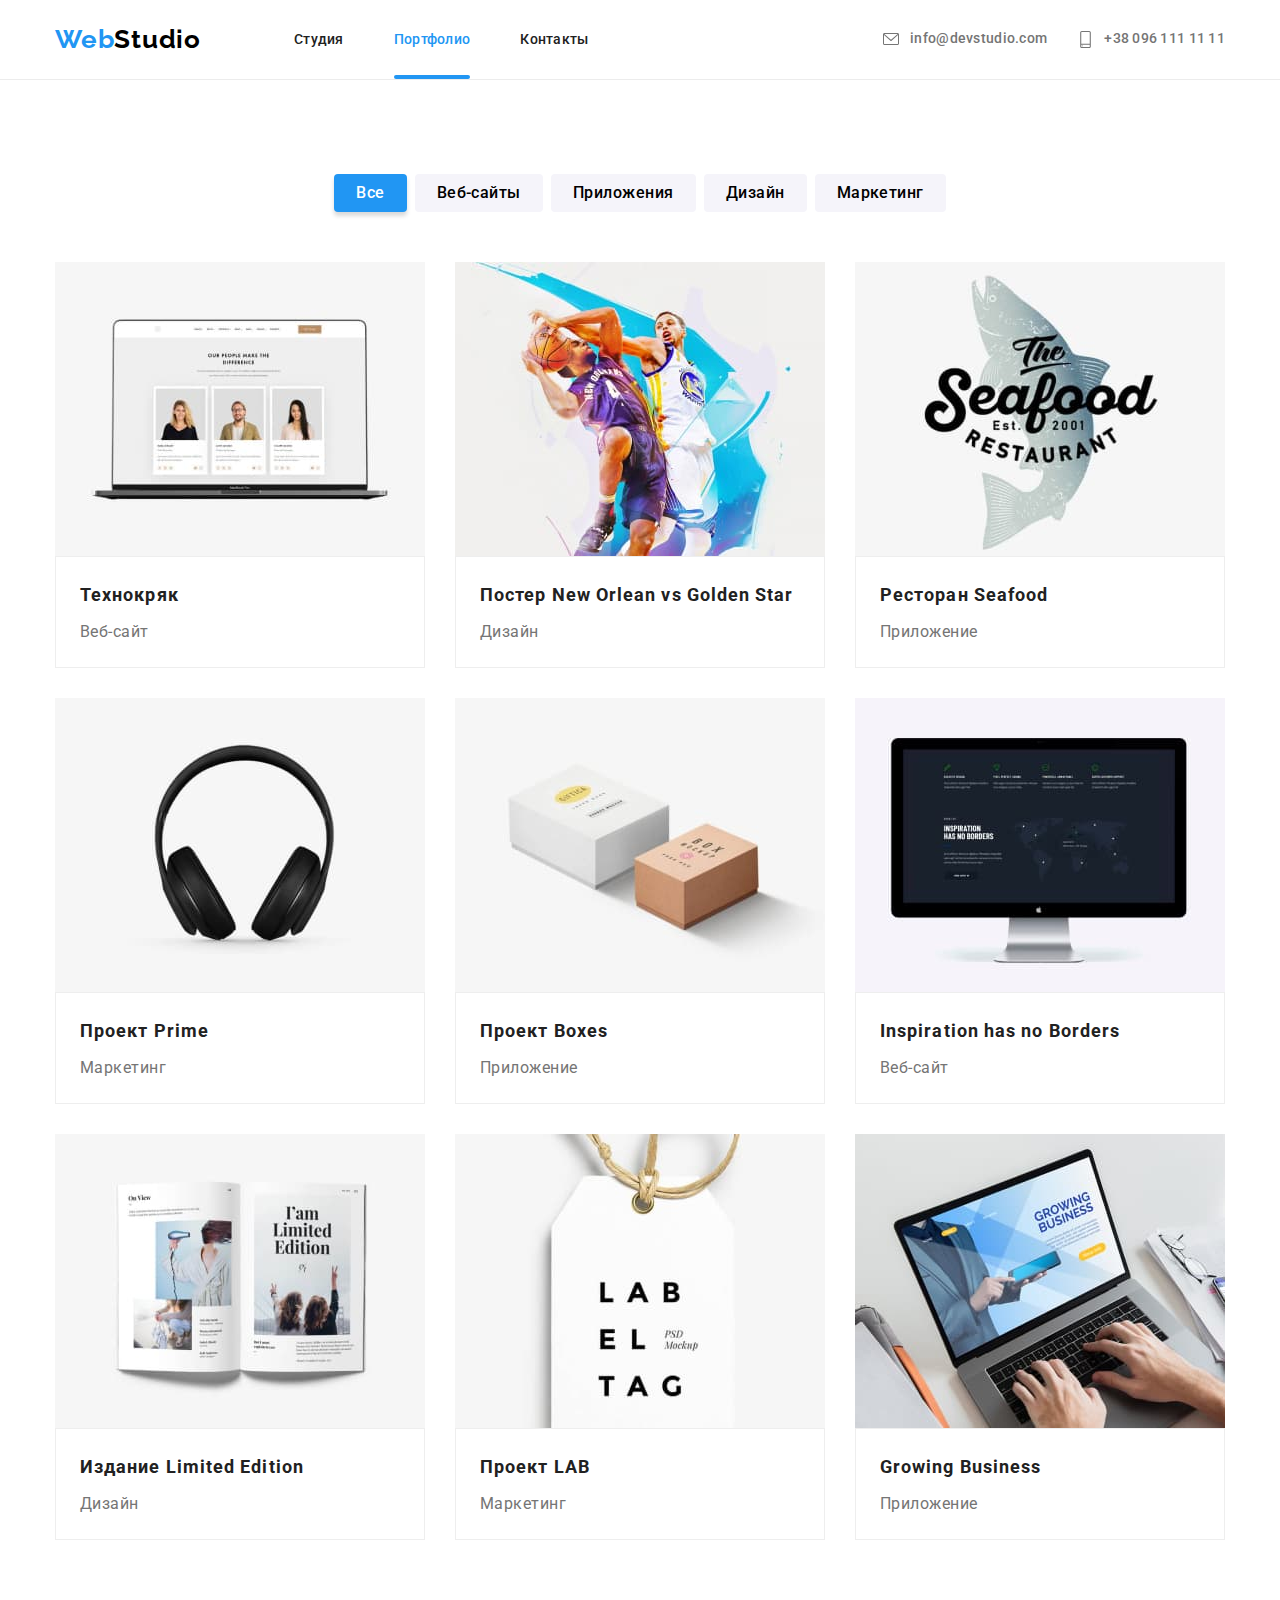
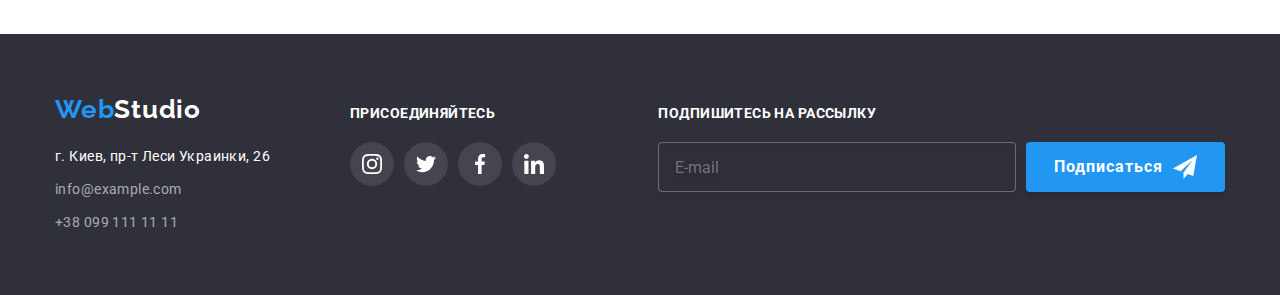
==== portfolio.html @ 0b3add5d "new-account" ====
<!DOCTYPE html>
<html lang="ru">
  <head>
    <meta charset="UTF-8" />
    <meta http-equiv="X-UA-Compatible" content="IE=edge" />
    <meta name="viewport" content="width=device-width, initial-scale=1.0" />
    <title>Портфолио</title>
    <link rel="preconnect" href="https://fonts.googleapis.com" />
    <link rel="preconnect" href="https://fonts.gstatic.com" crossorigin />
    <link
      href="https://fonts.googleapis.com/css2?family=Raleway:wght@700&family=Roboto:wght@400;500;700;900&display=swap"
      rel="stylesheet"
    />
    <link rel="stylesheet" href="./css/main.min.css" />
  </head>
  <body>
    <header class="header">
      <div class="container container__header">
        <nav class="navigation">
          <a class="logo header__logo" href="./index.html"
            ><span class="header__logo--first-color">Web</span
            ><span class="header__logo--second-color">Studio</span></a
          >
          <ul class="navigation__list-link">
            <li class="navigation__item">
              <a href="./index.html" class="navigation__link">Студия</a>
            </li>
            <li class="navigation__item">
              <a
                href="./portfolio.html"
                class="navigation__link navigation__link--current"
                >Портфолио</a
              >
            </li>
            <li class="navigation__item">
              <a href="" class="navigation__link">Контакты</a>
            </li>
          </ul>
        </nav>
        <ul class="contacts">
          <li class="contacts__item">
            <a href="mailto:info@devstudio.com" class="contacts__link"
              ><svg class="contacts__icon" width="18" height="16">
                <use href="./images/sprite.svg#header-mail"></use>
              </svg>
              info@devstudio.com</a
            >
          </li>
          <li class="contacts__item">
            <a href="tel:+380961111111" class="contacts__link"
              ><svg class="contacts__icon" width="17" height="27">
                <use href="./images/sprite.svg#header-smartphone"></use>
              </svg>
              +38 096 111 11 11</a
            >
          </li>
        </ul>
      </div>
    </header>
    <main>
      <section class="portfolio-section">
        <div class="container">
          <h2 class="secondary-title secondary-title--hidden">
            Фильтр по работам
          </h2>
          <ul class="filter">
            <li class="filter__item">
              <button
                class="filter__button filter__button--current"
                type="button"
              >
                Все
              </button>
            </li>
            <li class="filter__item">
              <button class="filter__button" type="button">Веб-сайты</button>
            </li>
            <li class="filter__item">
              <button class="filter__button" type="button">Приложения</button>
            </li>
            <li class="filter__item">
              <button class="filter__button" type="button">Дизайн</button>
            </li>
            <li class="filter__item">
              <button class="filter__button" type="button">Маркетинг</button>
            </li>
          </ul>
          <h2 class="secondary-title secondary-title--hidden">Примеры работ</h2>
          <ul class="examples-list">
            <li class="examples-list__item">
              <a href="" class="examples-list__link">
                <article class="example-of-work">
                  <div class="examples-of-work__overlay">
                    <img
                      src="./images/portfolio-img1.jpg"
                      alt="Ноутбук с открытой интернет страницей"
                      width="370"
                      height="294"
                    />
                    <div class="example-of-work__backdrop">
                      <p class="example-of-work__description">
                        Ресурс предлагает комплексные предложения с разным
                        уровнем функционала и сервисов. Все это позволит
                        посетителю получить исчерпывающие сведения о компании
                        или частном лице.
                      </p>
                    </div>
                  </div>
                  <div class="example-of-work__meta">
                    <p class="example-of-work__name">Технокряк</p>
                    <p class="example-of-work__group-name">Веб-сайт</p>
                  </div>
                </article>
              </a>
            </li>
            <li class="examples-list__item">
              <a href="" class="examples-list__link">
                <article class="example-of-work">
                  <div class="examples-of-work__overlay">
                    <img
                      src="./images/portfolio-img2.jpg"
                      alt="Постер баскетбольный матч"
                      width="370"
                      height="294"
                    />
                    <div class="example-of-work__backdrop">
                      <p class="example-of-work__description">
                        Ресурс предлагает комплексные предложения с разным
                        уровнем функционала и сервисов. Все это позволит
                        посетителю получить исчерпывающие сведения о компании
                        или частном лице.
                      </p>
                    </div>
                  </div>
                  <div class="example-of-work__meta">
                    <p class="example-of-work__name">
                      Постер New Orlean vs Golden Star
                    </p>
                    <p class="example-of-work__group-name">Дизайн</p>
                  </div>
                </article>
              </a>
            </li>
            <li class="examples-list__item">
              <a href="" class="examples-list__link">
                <article class="example-of-work">
                  <div class="examples-of-work__overlay">
                    <img
                      src="./images/portfolio-img3.jpg"
                      alt=""
                      width="370"
                      height="294"
                    />
                    <div class="example-of-work__backdrop">
                      <p class="example-of-work__description">
                        Ресурс предлагает комплексные предложения с разным
                        уровнем функционала и сервисов. Все это позволит
                        посетителю получить исчерпывающие сведения о компании
                        или частном лице.
                      </p>
                    </div>
                  </div>
                  <div class="example-of-work__meta">
                    <p class="example-of-work__name">Ресторан Seafood</p>
                    <p class="example-of-work__group-name">Приложение</p>
                  </div>
                </article>
              </a>
            </li>
            <li class="examples-list__item">
              <a href="" class="examples-list__link">
                <article class="example-of-work">
                  <div class="examples-of-work__overlay">
                    <img
                      src="./images/portfolio-img4.jpg"
                      alt=""
                      width="370"
                      height="294"
                    />
                    <div class="example-of-work__backdrop">
                      <p class="example-of-work__description">
                        Ресурс предлагает комплексные предложения с разным
                        уровнем функционала и сервисов. Все это позволит
                        посетителю получить исчерпывающие сведения о компании
                        или частном лице.
                      </p>
                    </div>
                  </div>
                  <div class="example-of-work__meta">
                    <p class="example-of-work__name">Проект Prime</p>
                    <p class="example-of-work__group-name">Маркетинг</p>
                  </div>
                </article>
              </a>
            </li>
            <li class="examples-list__item">
              <a href="" class="examples-list__link">
                <article class="example-of-work">
                  <div class="examples-of-work__overlay">
                    <img
                      src="./images/portfolio-img5.jpg"
                      alt=""
                      width="370"
                      height="294"
                    />
                    <div class="example-of-work__backdrop">
                      <p class="example-of-work__description">
                        Ресурс предлагает комплексные предложения с разным
                        уровнем функционала и сервисов. Все это позволит
                        посетителю получить исчерпывающие сведения о компании
                        или частном лице.
                      </p>
                    </div>
                  </div>
                  <div class="example-of-work__meta">
                    <p class="example-of-work__name">Проект Boxes</p>
                    <p class="example-of-work__group-name">Приложение</p>
                  </div>
                </article>
              </a>
            </li>
            <li class="examples-list__item">
              <a href="" class="examples-list__link">
                <article class="example-of-work">
                  <div class="examples-of-work__overlay">
                    <img
                      src="./images/portfolio-img6.jpg"
                      alt=""
                      width="370"
                      height="294"
                    />
                    <div class="example-of-work__backdrop">
                      <p class="example-of-work__description">
                        Ресурс предлагает комплексные предложения с разным
                        уровнем функционала и сервисов. Все это позволит
                        посетителю получить исчерпывающие сведения о компании
                        или частном лице.
                      </p>
                    </div>
                  </div>
                  <div class="example-of-work__meta">
                    <p class="example-of-work__name" lang="en">
                      Inspiration has no Borders
                    </p>
                    <p class="example-of-work__group-name">Веб-сайт</p>
                  </div>
                </article>
              </a>
            </li>
            <li class="examples-list__item">
              <a href="" class="examples-list__link">
                <article class="example-of-work">
                  <div class="examples-of-work__overlay">
                    <img
                      src="./images/portfolio-img7.jpg"
                      alt=""
                      width="370"
                      height="294"
                    />
                    <div class="example-of-work__backdrop">
                      <p class="example-of-work__description">
                        Ресурс предлагает комплексные предложения с разным
                        уровнем функционала и сервисов. Все это позволит
                        посетителю получить исчерпывающие сведения о компании
                        или частном лице.
                      </p>
                    </div>
                  </div>
                  <div class="example-of-work__meta">
                    <p class="example-of-work__name">Издание Limited Edition</p>
                    <p class="example-of-work__group-name">Дизайн</p>
                  </div>
                </article>
              </a>
            </li>
            <li class="examples-list__item">
              <a href="" class="examples-list__link">
                <article class="example-of-work">
                  <div class="examples-of-work__overlay">
                    <img
                      src="./images/portfolio-img8.jpg"
                      alt=""
                      width="370"
                      height="294"
                    />
                    <div class="example-of-work__backdrop">
                      <p class="example-of-work__description">
                        Ресурс предлагает комплексные предложения с разным
                        уровнем функционала и сервисов. Все это позволит
                        посетителю получить исчерпывающие сведения о компании
                        или частном лице.
                      </p>
                    </div>
                  </div>
                  <div class="example-of-work__meta">
                    <p class="example-of-work__name">Проект LAB</p>
                    <p class="example-of-work__group-name">Маркетинг</p>
                  </div>
                </article>
              </a>
            </li>
            <li class="examples-list__item">
              <a href="" class="examples-list__link">
                <article class="example-of-work">
                  <div class="examples-of-work__overlay">
                    <img
                      src="./images/portfolio-img9.jpg"
                      alt=""
                      width="370"
                      height="294"
                    />
                    <div class="example-of-work__backdrop">
                      <p class="example-of-work__description">
                        Ресурс предлагает комплексные предложения с разным
                        уровнем функционала и сервисов. Все это позволит
                        посетителю получить исчерпывающие сведения о компании
                        или частном лице.
                      </p>
                    </div>
                  </div>
                  <div class="example-of-work__meta">
                    <p class="example-of-work__name" lang="en">
                      Growing Business
                    </p>
                    <p class="example-of-work__group-name">Приложение</p>
                  </div>
                </article>
              </a>
            </li>
          </ul>
        </div>
      </section>
    </main>
    <footer class="footer">
      <div class="container container__footer">
        <div class="footer__contacts">
          <a href="./index.html" class="logo footer__logo">
            <span class="footer__logo--first-color">Web</span
            ><span class="footer__logo--second-color">Studio</span>
          </a>
          <address class="address">
            <ul class="address__list">
              <li class="address__item">
                <a href="" class="address__link address__link--color"
                  >г. Киев, пр-т Леси Украинки, 26</a
                >
              </li>
              <li class="address__item">
                <a
                  href="mailto:info@example.com"
                  class="address__link address__link--different-color"
                  >info@example.com</a
                >
              </li>
              <li class="address__item">
                <a
                  href="tel:+380991111111"
                  class="address__link address__link--different-color"
                  >+38 099 111 11 11</a
                >
              </li>
            </ul>
          </address>
        </div>
        <div class="join">
          <p class="footer__action-title">присоединяйтесь</p>
          <ul class="social-links-list">
            <li class="social-links-list__item">
              <a
                href=""
                class="social-links-list__social-link social-links-list__social-link--footer-colors"
              >
                <svg class="social-link-icon" width="20" height="20">
                  <use href="./images/sprite.svg#social-instagram"></use>
                </svg>
              </a>
            </li>
            <li class="social-links-list__item">
              <a
                href=""
                class="social-links-list__social-link social-links-list__social-link--footer-colors"
              >
                <svg class="social-link-icon" width="20" height="20">
                  <use href="./images/sprite.svg#social-twitter"></use>
                </svg>
              </a>
            </li>
            <li class="social-links-list__item">
              <a
                href=""
                class="social-links-list__social-link social-links-list__social-link--footer-colors"
              >
                <svg class="social-link-icon" width="20" height="20">
                  <use href="./images/sprite.svg#social-facebook"></use>
                </svg>
              </a>
            </li>
            <li class="social-links-list__item">
              <a
                href=""
                class="social-links-list__social-link social-links-list__social-link--footer-colors"
              >
                <svg class="social-link-icon" width="20" height="20">
                  <use href="./images/sprite.svg#social-linkedin"></use>
                </svg>
              </a>
            </li>
          </ul>
        </div>
        <div class="subscrube">
          <p class="footer__action-title">Подпишитесь на рассылку</p>
          <form class="subscrube__form">
            <input
              class="subscrube__input"
              type="email"
              name="email"
              placeholder="E-mail"
            />
            <button class="subscrube__button" type="submit">
              Подписаться
              <svg class="subscrube__icon" width="24" height="24">
                <use href="./images/sprite.svg#footer-send"></use>
              </svg>
            </button>
          </form>
        </div>
      </div>
    </footer>
  </body>
</html>
---- css/main.min.css ----
*,::before,::after{-webkit-box-sizing:border-box;box-sizing:border-box}html{line-height:1.15;-webkit-text-size-adjust:100%;-moz-tab-size:4;-o-tab-size:4;tab-size:4}body{margin:0;font-family:system-ui,-apple-system,"Segoe UI",Roboto,Helvetica,Arial,sans-serif,"Apple Color Emoji","Segoe UI Emoji"}hr{height:0;color:inherit}abbr[title]{-webkit-text-decoration:underline dotted;text-decoration:underline dotted}b,strong{font-weight:bolder}code,kbd,samp,pre{font-family:ui-monospace, SFMono-Regular, Consolas, 'Liberation Mono', Menlo, monospace;font-size:1em}small{font-size:80%}sub,sup{font-size:75%;line-height:0;position:relative;vertical-align:baseline}sub{bottom:-0.25em}sup{top:-0.5em}table{text-indent:0;border-color:inherit}button,input,optgroup,select,textarea{font-family:inherit;font-size:100%;line-height:1.15;margin:0}button,select{text-transform:none}button,[type='button'],[type='reset'],[type='submit']{-webkit-appearance:button}::-moz-focus-inner{border-style:none;padding:0}:-moz-focusring{outline:1px dotted ButtonText}:-moz-ui-invalid{box-shadow:none}legend{padding:0}progress{vertical-align:baseline}::-webkit-inner-spin-button,::-webkit-outer-spin-button{height:auto}[type='search']{-webkit-appearance:textfield;outline-offset:-2px}::-webkit-search-decoration{-webkit-appearance:none}::-webkit-file-upload-button{-webkit-appearance:button;font:inherit}summary{display:list-item}ul{margin:0;padding:0;list-style:none}h1,h2,h3,p{margin:0;padding:0}img,svg{display:block}a{text-decoration:none}address{font-style:normal}body{font-family:"Roboto",sans-serif;color:#212121;background-color:#ffffff}.navigation__link,.contacts__link{-webkit-transition:color 250ms cubic-bezier(0.4, 0, 0.2, 1);transition:color 250ms cubic-bezier(0.4, 0, 0.2, 1)}.navigation__link:hover,.contacts__link:hover,.navigation__link:focus,.contacts__link:focus{-webkit-transform:transition;transform:transition;color:#2196f3}.secondary-title--hidden,.reqest-form__checkbox{position:absolute;width:1px;height:1px;margin:-1px;padding:0;overflow:hidden;border:0;clip:rect(0 0 0 0)}.secondary-title{margin-bottom:50px;font-weight:700;font-size:36px;line-height:1.17;letter-spacing:0.03em;text-align:center;color:#212121}.container{width:1200px;padding:0 15px;margin:0 auto}.service-button,.subscrube__button,.reqest-form__button,.filter__button{display:-webkit-box;display:-ms-flexbox;display:flex;-webkit-box-pack:center;-ms-flex-pack:center;justify-content:center;-webkit-box-align:center;-ms-flex-align:center;align-items:center;-webkit-box-shadow:0px 4px 4px rgba(0,0,0,0.15);box-shadow:0px 4px 4px rgba(0,0,0,0.15);border-radius:4px;border:none;cursor:pointer;-webkit-transition:background-color 250ms cubic-bezier(0.4, 0, 0.2, 1);transition:background-color 250ms cubic-bezier(0.4, 0, 0.2, 1)}.service-button:hover,.subscrube__button:hover,.reqest-form__button:hover,.filter__button:hover,.service-button:focus,.subscrube__button:focus,.reqest-form__button:focus,.filter__button:focus{-webkit-transform:transition;transform:transition;background-color:#188ce8}.service-button,.subscrube__button,.reqest-form__button{font-weight:700;font-size:16px;line-height:1.88;letter-spacing:0.06em;color:#fff;background-color:#2196f3}.filter__button{font-weight:500;font-size:16px;line-height:1.62;letter-spacing:0.03em;background-color:#f5f4fa;-webkit-box-shadow:none;box-shadow:none;-webkit-transition:color 250ms cubic-bezier(0.4, 0, 0.2, 1),background-color 250ms cubic-bezier(0.4, 0, 0.2, 1),-webkit-box-shadow 250ms cubic-bezier(0.4, 0, 0.2, 1);transition:color 250ms cubic-bezier(0.4, 0, 0.2, 1),background-color 250ms cubic-bezier(0.4, 0, 0.2, 1),-webkit-box-shadow 250ms cubic-bezier(0.4, 0, 0.2, 1);transition:color 250ms cubic-bezier(0.4, 0, 0.2, 1),background-color 250ms cubic-bezier(0.4, 0, 0.2, 1),box-shadow 250ms cubic-bezier(0.4, 0, 0.2, 1);transition:color 250ms cubic-bezier(0.4, 0, 0.2, 1),background-color 250ms cubic-bezier(0.4, 0, 0.2, 1),box-shadow 250ms cubic-bezier(0.4, 0, 0.2, 1),-webkit-box-shadow 250ms cubic-bezier(0.4, 0, 0.2, 1)}.filter__button:hover,.filter__button:focus{-webkit-transform:transition;transform:transition;color:#fff;-webkit-box-shadow:0px 4px 4px rgba(0,0,0,0.15);box-shadow:0px 4px 4px rgba(0,0,0,0.15)}.service-button{padding:10px 32px}.subscrube__button{padding:10px 28px}.reqest-form__button{-ms-flex-item-align:center;-ms-grid-row-align:center;align-self:center;width:200px;padding:10px 56px}.filter__button{padding:6px 22px}.filter__button--current{color:#fff;background-color:#2196f3;-webkit-box-shadow:0px 4px 4px rgba(0,0,0,0.15);box-shadow:0px 4px 4px rgba(0,0,0,0.15)}.close-button{position:absolute;right:8px;top:8px;display:-webkit-box;display:-ms-flexbox;display:flex;-webkit-box-pack:center;-ms-flex-pack:center;justify-content:center;-webkit-box-align:center;-ms-flex-align:center;align-items:center;width:30px;height:30px;border-radius:50%;border:1px solid rgba(0,0,0,0.1);background-color:inherit;fill:currentColor;outline-color:transparent;-webkit-transition:fill 250ms cubic-bezier(0.4, 0, 0.2, 1),outline-color 250ms cubic-bezier(0.4, 0, 0.2, 1);transition:fill 250ms cubic-bezier(0.4, 0, 0.2, 1),outline-color 250ms cubic-bezier(0.4, 0, 0.2, 1)}.close-button:hover,.close-button:focus{fill:#2196f3;cursor:pointer;outline-color:#2196f3}.logo{font-family:"Raleway",sans-serif;font-weight:700;font-size:26px;line-height:1.19;letter-spacing:0.03em}.header__logo{margin-right:93px}.header__logo--first-color{color:#2196f3}.header__logo--second-color{color:#000}.footer__logo{display:inline-block;margin-bottom:20px}.footer__logo--first-color{color:#2196f3}.footer__logo--second-color{color:#fff}.header{padding:24px 0;border-bottom:1px solid #ececec}.container__header{display:-webkit-box;display:-ms-flexbox;display:flex;-webkit-box-align:center;-ms-flex-align:center;align-items:center}.navigation{display:-webkit-box;display:-ms-flexbox;display:flex;-ms-flex-item-align:center;align-self:center}.navigation__list-link{display:-webkit-box;display:-ms-flexbox;display:flex;-webkit-box-align:center;-ms-flex-align:center;align-items:center}.navigation__item:not(:last-child){margin-right:50px}.navigation__link{position:relative;font-weight:500;font-size:14px;line-height:1.14;letter-spacing:0.02em;color:#212121}.navigation__link--current{color:#2196f3}.navigation__link--current::after{content:'';position:absolute;bottom:-32px;height:4px;width:100%;display:block;background-color:#2196f3;border-radius:2px}.contacts{display:-webkit-box;display:-ms-flexbox;display:flex;-webkit-box-align:center;-ms-flex-align:center;align-items:center;margin-left:auto}.contacts__item:first-child{margin-right:30px}.contacts__link{display:-webkit-box;display:-ms-flexbox;display:flex;-webkit-box-align:center;-ms-flex-align:center;align-items:center;font-weight:500;font-size:14px;line-height:1.14;letter-spacing:0.02em;color:#757575}.contacts__icon{margin-right:10px;fill:currentColor}.contacts__icon1{margin-right:8px;fill:currentColor}.container__hero{display:-webkit-box;display:-ms-flexbox;display:flex;-webkit-box-orient:vertical;-webkit-box-direction:normal;-ms-flex-direction:column;flex-direction:column;-webkit-box-align:center;-ms-flex-align:center;align-items:center}.hero{max-width:1600px;margin:0 auto;padding:200px 0;background-color:#c4c4c4;background-image:-webkit-gradient(linear, left top, left bottom, from(rgba(47,48,58,0.4)), to(rgba(47,48,58,0.4))),url(../images/bg-hero.jpg);background-image:linear-gradient(rgba(47,48,58,0.4), rgba(47,48,58,0.4)),url(../images/bg-hero.jpg);background-repeat:no-repeat;background-position:center;background-size:cover}.main-title{width:700px;margin-bottom:30px;font-weight:900;font-size:44px;line-height:1.36;letter-spacing:0.06em;text-align:center;text-transform:uppercase;color:#fff}.advantages{padding-top:94px}.advantages__list{display:-webkit-box;display:-ms-flexbox;display:flex;-webkit-box-pack:justify;-ms-flex-pack:justify;justify-content:space-between}.advantages__item{-ms-flex-preferred-size:calc((100% - 90px) / 4);flex-basis:calc((100% - 90px) / 4)}.advantages__logo--backdrop{height:120px;margin-bottom:30px;display:-webkit-box;display:-ms-flexbox;display:flex;-webkit-box-pack:center;-ms-flex-pack:center;justify-content:center;-webkit-box-align:center;-ms-flex-align:center;align-items:center;background:#f5f4fa;border-radius:4px}.advantages__title{margin-bottom:10px;font-weight:700;font-size:14px;line-height:1.14;letter-spacing:0.03em;text-transform:uppercase;color:#212121}.advantages__description{font-weight:400;font-size:14px;line-height:1.71;letter-spacing:0.03em;color:#757575}.what-we-do-section{padding:94px 0}.what-we-do__list{display:-webkit-box;display:-ms-flexbox;display:flex;-webkit-box-pack:justify;-ms-flex-pack:justify;justify-content:space-between}.what-we-do__item{position:relative}.what-we-do-label{position:absolute;bottom:0;width:100%;padding-top:27px;padding-bottom:27px;font-weight:700;font-size:14px;line-height:1.14;text-align:center;letter-spacing:0.03em;text-transform:uppercase;color:#fff;background-color:rgba(47,48,58,0.8)}.our-team-section{padding:94px 0;background-color:#f5f4fa}.our-team__list{display:-webkit-box;display:-ms-flexbox;display:flex;-webkit-box-pack:justify;-ms-flex-pack:justify;justify-content:space-between}.our-team__item{padding-bottom:30px;display:-webkit-box;display:-ms-flexbox;display:flex;-webkit-box-orient:vertical;-webkit-box-direction:normal;-ms-flex-direction:column;flex-direction:column;-webkit-box-align:center;-ms-flex-align:center;align-items:center;background:#ffffff;-webkit-box-shadow:0px 1px 3px rgba(0,0,0,0.12),0px 1px 1px rgba(0,0,0,0.14),0px 2px 1px rgba(0,0,0,0.2);box-shadow:0px 1px 3px rgba(0,0,0,0.12),0px 1px 1px rgba(0,0,0,0.14),0px 2px 1px rgba(0,0,0,0.2);border-radius:0px 0px 4px 4px}.our-team__member-team-name{margin-top:30px;margin-bottom:10px;font-weight:500;font-size:16px;line-height:1.19;letter-spacing:0.03em}.our-team__member-team-position{margin-bottom:16px;font-size:16px;line-height:1.19;letter-spacing:0.03em;color:#757575}.social-links-list{display:-webkit-box;display:-ms-flexbox;display:flex}.social-links-list__item:not(:last-child){margin-right:10px}.social-links-list__social-link{width:44px;height:44px;display:-webkit-box;display:-ms-flexbox;display:flex;-webkit-box-pack:center;-ms-flex-pack:center;justify-content:center;-webkit-box-align:center;-ms-flex-align:center;align-items:center;border-radius:50%;color:#afb1b8;-webkit-transition:background-color 250ms cubic-bezier(0.4, 0, 0.2, 1),color 250ms cubic-bezier(0.4, 0, 0.2, 1);transition:background-color 250ms cubic-bezier(0.4, 0, 0.2, 1),color 250ms cubic-bezier(0.4, 0, 0.2, 1)}.social-links-list__social-link--footer-colors{color:#fff;background-color:rgba(255,255,255,0.1)}.social-links-list__social-link:hover,.social-links-list__social-link:focus{color:#fff;background-color:#2196f3}.social-link-icon{fill:currentColor}.our-partners-section{padding:94px 0}.our-partners__list{display:-webkit-box;display:-ms-flexbox;display:flex;-webkit-box-pack:justify;-ms-flex-pack:justify;justify-content:space-between}.our-partners__link{width:170px;height:92px;display:-webkit-box;display:-ms-flexbox;display:flex;-webkit-box-pack:center;-ms-flex-pack:center;justify-content:center;-webkit-box-align:center;-ms-flex-align:center;align-items:center;border:1px solid #afb1b8;-webkit-box-sizing:border-box;box-sizing:border-box;border-radius:4px;color:#afb1b8;-webkit-transition:color 250ms cubic-bezier(0.4, 0, 0.2, 1),border-color 250ms cubic-bezier(0.4, 0, 0.2, 1);transition:color 250ms cubic-bezier(0.4, 0, 0.2, 1),border-color 250ms cubic-bezier(0.4, 0, 0.2, 1)}.our-partners__link:hover,.our-partners__link:focus{color:#2196f3;border-color:#2196f3}.our-partners__logo{fill:currentColor}.footer{padding:60px 0;background-color:#2f303a}.container__footer{display:-webkit-box;display:-ms-flexbox;display:flex;-webkit-box-align:baseline;-ms-flex-align:baseline;align-items:baseline}.address__list{margin-right:80px}.address__item:not(:last-child){margin-bottom:9px}.address__link{font-weight:400;font-size:14px;line-height:1.71;letter-spacing:0.03em;-webkit-transition:color 250ms cubic-bezier(0.4, 0, 0.2, 1);transition:color 250ms cubic-bezier(0.4, 0, 0.2, 1)}.address__link--color{color:#fff}.address__link--different-color{color:rgba(255,255,255,0.6)}.address__link:hover,.address__link:focus{color:#2196f3}.footer__action-title{margin-bottom:20px;font-weight:700;font-size:14px;line-height:1.14;letter-spacing:0.03em;text-transform:uppercase;color:#fff}.subscrube{margin-left:auto}.subscrube__form{display:-webkit-box;display:-ms-flexbox;display:flex}.subscrube__input{width:358px;height:50px;margin-right:10px;padding-left:16px;border:1px solid rgba(255,255,255,0.3);-webkit-box-sizing:border-box;box-sizing:border-box;-webkit-filter:drop-shadow(0px 4px 4px rgba(0,0,0,0.15));filter:drop-shadow(0px 4px 4px rgba(0,0,0,0.15));border-radius:4px;background-color:transparent;color:#fff}.subscrube__icon{margin-left:10px;fill:currentColor}.portfolio-section{padding:94px 0}.filter{display:-webkit-box;display:-ms-flexbox;display:flex;-webkit-box-pack:center;-ms-flex-pack:center;justify-content:center;margin-bottom:50px}.filter__item:not(:last-child){margin-right:8px}.examples-list{display:-webkit-box;display:-ms-flexbox;display:flex;-ms-flex-wrap:wrap;flex-wrap:wrap;-webkit-box-pack:justify;-ms-flex-pack:justify;justify-content:space-between}.examples-list__item:not(:nth-last-child(-n+3)){margin-bottom:30px}.examples-list__link{display:block;-webkit-transition:-webkit-box-shadow 250ms cubic-bezier(0.4, 0, 0.2, 1);transition:-webkit-box-shadow 250ms cubic-bezier(0.4, 0, 0.2, 1);transition:box-shadow 250ms cubic-bezier(0.4, 0, 0.2, 1);transition:box-shadow 250ms cubic-bezier(0.4, 0, 0.2, 1), -webkit-box-shadow 250ms cubic-bezier(0.4, 0, 0.2, 1)}.examples-list__link:hover,.examples-list__link:focus{-webkit-box-shadow:0px 1px 1px rgba(0,0,0,0.12),0px 4px 4px rgba(0,0,0,0.06),1px 4px 6px rgba(0,0,0,0.16);box-shadow:0px 1px 1px rgba(0,0,0,0.12),0px 4px 4px rgba(0,0,0,0.06),1px 4px 6px rgba(0,0,0,0.16)}.example-of-work{display:-webkit-box;display:-ms-flexbox;display:flex;-webkit-box-orient:vertical;-webkit-box-direction:normal;-ms-flex-direction:column;flex-direction:column;width:370px}.examples-of-work__overlay{position:relative;width:370px;overflow:hidden}.example-of-work__backdrop{position:absolute;width:100%;padding:63px 24px;background-color:rgba(33,150,243,0.9);-webkit-transition:-webkit-transform 250ms cubic-bezier(0.4, 0, 0.2, 1);transition:-webkit-transform 250ms cubic-bezier(0.4, 0, 0.2, 1);transition:transform 250ms cubic-bezier(0.4, 0, 0.2, 1);transition:transform 250ms cubic-bezier(0.4, 0, 0.2, 1), -webkit-transform 250ms cubic-bezier(0.4, 0, 0.2, 1)}.examples-list__link:hover .example-of-work__backdrop,.examples-list__link:focus .example-of-work__backdrop{-webkit-transform:translateY(-100%);transform:translateY(-100%)}.example-of-work__description{font-weight:400;font-size:18px;line-height:1.56;letter-spacing:0.03em;color:#fff}.example-of-work__meta{padding:20px 24px;-webkit-box-sizing:border-box;box-sizing:border-box;border:1px solid #eee}.example-of-work__name{margin-bottom:4px;font-weight:700;font-size:18px;line-height:2;letter-spacing:0.06em;color:#212121}.example-of-work__group-name{font-weight:400;font-size:16px;line-height:1.88;letter-spacing:0.03em;color:#757575}.backdrop{position:fixed;top:0;left:0;width:100%;height:100%;background-color:rgba(0,0,0,0.2);-webkit-transform:scale(1);transform:scale(1);-webkit-transition:opacity 400ms linear, visibility 400ms linear, -webkit-transform 400ms linear;transition:opacity 400ms linear, visibility 400ms linear, -webkit-transform 400ms linear;transition:opacity 400ms linear, transform 400ms linear, visibility 400ms linear;transition:opacity 400ms linear, transform 400ms linear, visibility 400ms linear, -webkit-transform 400ms linear}.backdrop--is-hidden{visibility:hidden;opacity:0;pointer-events:none;-webkit-transform:scale(0);transform:scale(0)}.modal-window{width:528px;position:absolute;top:50%;left:50%;-webkit-transform:translate(-50%, -50%);transform:translate(-50%, -50%);padding:40px;background-color:#ffffff}.modal-window__title{margin-bottom:12px;font-weight:700;font-size:20px;line-height:1.15;text-align:center;letter-spacing:0.03em}.reqest-form{display:-webkit-box;display:-ms-flexbox;display:flex;-webkit-box-orient:vertical;-webkit-box-direction:normal;-ms-flex-direction:column;flex-direction:column}.reqest-form__label{position:relative;margin-bottom:10px;display:-webkit-box;display:-ms-flexbox;display:flex;-webkit-box-orient:vertical;-webkit-box-direction:normal;-ms-flex-direction:column;flex-direction:column;font-weight:400;font-size:12px;line-height:1.17;letter-spacing:0.01em;color:#757575}.reqest-form__label--larger-margin{margin-bottom:20px}.reqest-form__input{height:40px;margin-top:4px;padding-left:42px;border:1px solid rgba(33,33,33,0.2);-webkit-box-sizing:border-box;box-sizing:border-box;border-radius:4px;outline-color:transparent;-webkit-transition:border-color 250ms cubic-bezier(0.4, 0, 0.2, 1),outline-color 250ms cubic-bezier(0.4, 0, 0.2, 1);transition:border-color 250ms cubic-bezier(0.4, 0, 0.2, 1),outline-color 250ms cubic-bezier(0.4, 0, 0.2, 1)}.reqest-form__input:hover,.reqest-form__input:focus,.reqest-form__input:active{border-color:#2196f3;outline-color:#2196f3}.reqest-form__textarea{resize:none;height:120px;margin-top:4px;padding:12px 16px;border:1px solid rgba(33,33,33,0.2);-webkit-box-sizing:border-box;box-sizing:border-box;border-radius:4px;outline-color:transparent;-webkit-transition:border-color 250ms cubic-bezier(0.4, 0, 0.2, 1),outline-color 250ms cubic-bezier(0.4, 0, 0.2, 1);transition:border-color 250ms cubic-bezier(0.4, 0, 0.2, 1),outline-color 250ms cubic-bezier(0.4, 0, 0.2, 1)}.reqest-form__textarea::-webkit-input-placeholder{font-size:12px;line-height:1.17;letter-spacing:0.01em;color:rgba(117,117,117,0.5)}.reqest-form__textarea:-ms-input-placeholder{font-size:12px;line-height:1.17;letter-spacing:0.01em;color:rgba(117,117,117,0.5)}.reqest-form__textarea::-ms-input-placeholder{font-size:12px;line-height:1.17;letter-spacing:0.01em;color:rgba(117,117,117,0.5)}.reqest-form__textarea::placeholder{font-size:12px;line-height:1.17;letter-spacing:0.01em;color:rgba(117,117,117,0.5)}.reqest-form__textarea:hover,.reqest-form__textarea:focus,.reqest-form__textarea:active{border-color:#2196f3;outline-color:#2196f3}.reqest-form__icon{position:absolute;top:29px;left:12px;fill:#212121;-webkit-transition:fill 250ms cubic-bezier(0.4, 0, 0.2, 1);transition:fill 250ms cubic-bezier(0.4, 0, 0.2, 1)}.reqest-form__input:hover+.reqest-form__icon,.reqest-form__input:focus+.reqest-form__icon,.reqest-form__input:active+.reqest-form__icon{fill:#2196f3}.reqest-form__label-checkbox{position:relative;display:-webkit-box;display:-ms-flexbox;display:flex;-webkit-box-pack:center;-ms-flex-pack:center;justify-content:center;-webkit-box-align:center;-ms-flex-align:center;align-items:center;margin-bottom:30px;font-weight:400;font-size:14px;line-height:1.71;letter-spacing:0.03em;color:#757575}.reqest-form__agreement-link{color:#2196f3;outline-color:transparent;-webkit-transition:outline-color 250ms cubic-bezier(0.4, 0, 0.2, 1);transition:outline-color 250ms cubic-bezier(0.4, 0, 0.2, 1)}.reqest-form__agreement-link:focus{outline-color:#2196f3}.reqest-form__icon-checkbox{margin-right:7px;margin-bottom:4px;width:16px;height:15px;background-image:url(../images/modal-box1.svg);background-size:contain;background-repeat:no-repeat;outline-color:transparent;-webkit-transition:outline-color 250ms cubic-bezier(0.4, 0, 0.2, 1),background-color 250ms cubic-bezier(0.4, 0, 0.2, 1);transition:outline-color 250ms cubic-bezier(0.4, 0, 0.2, 1),background-color 250ms cubic-bezier(0.4, 0, 0.2, 1)}.reqest-form__checkbox:focus+.reqest-form__icon-checkbox{outline:#2196f3 3px solid;-webkit-box-sizing:content-box;box-sizing:content-box;border-radius:2px}.reqest-form__checkbox:checked+.reqest-form__icon-checkbox{background-image:url(../images/modal-check.svg);background-repeat:no-repeat;background-position:center;border-radius:2px;background-color:#2196f3}
/*# sourceMappingURL=main.min.css.map */
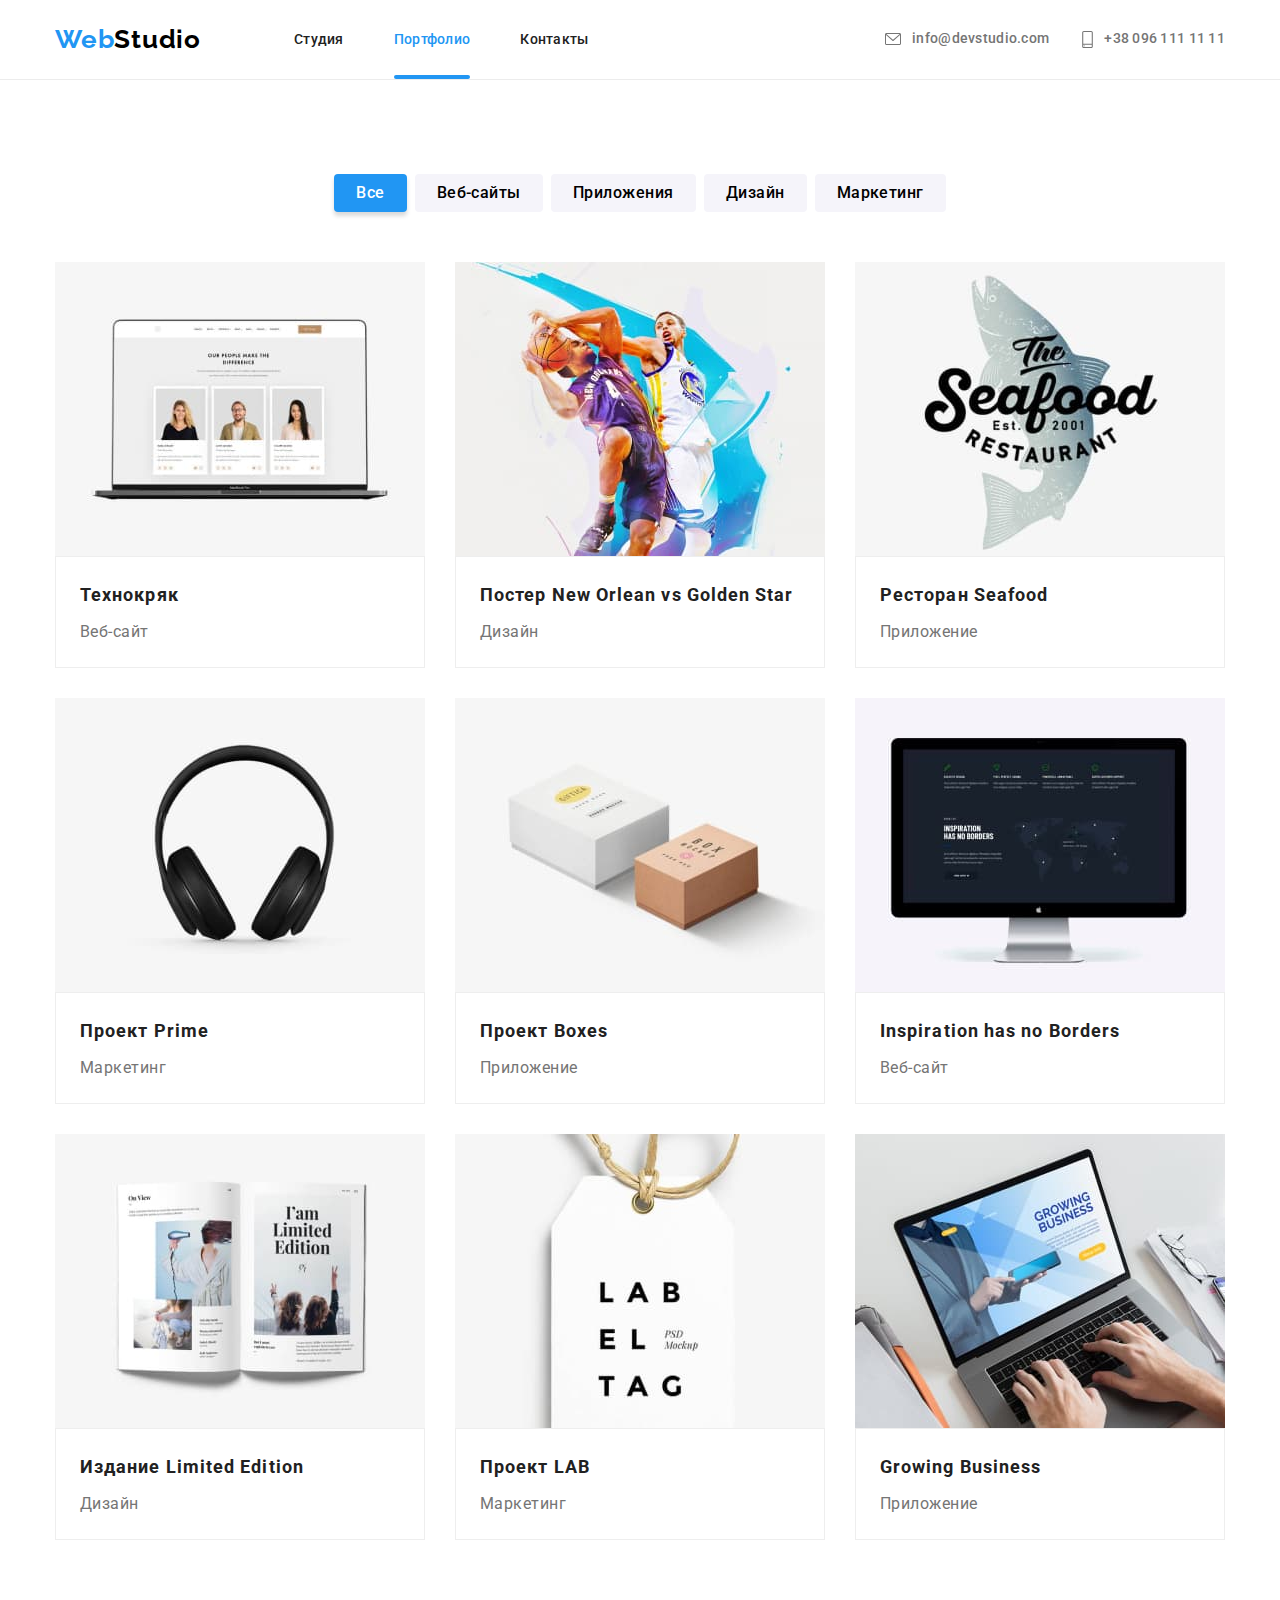
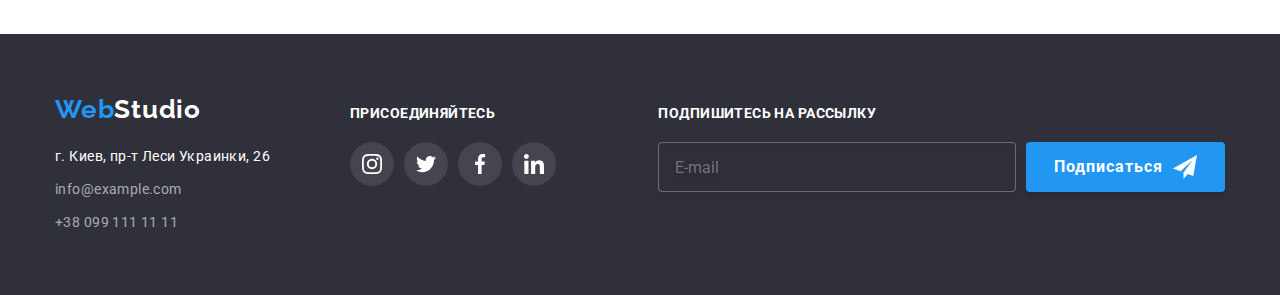
==== commit 0e0154be: "small-details" ====
--- a/portfolio.html
+++ b/portfolio.html
@@ -26,9 +26,7 @@
               <a href="./index.html" class="navigation__link">Студия</a>
             </li>
             <li class="navigation__item">
-              <a
-                href="./portfolio.html"
-                class="navigation__link navigation__link--current"
+              <a href="./portfolio.html" class="navigation__link navigation__link--current"
                 >Портфолио</a
               >
             </li>
@@ -48,7 +46,7 @@
           </li>
           <li class="contacts__item">
             <a href="tel:+380961111111" class="contacts__link"
-              ><svg class="contacts__icon" width="17" height="27">
+              ><svg class="contacts__icon1" width="17" height="27">
                 <use href="./images/sprite.svg#header-smartphone"></use>
               </svg>
               +38 096 111 11 11</a
@@ -60,17 +58,10 @@
     <main>
       <section class="portfolio-section">
         <div class="container">
-          <h2 class="secondary-title secondary-title--hidden">
-            Фильтр по работам
-          </h2>
+          <h2 class="secondary-title secondary-title--hidden">Фильтр по работам</h2>
           <ul class="filter">
             <li class="filter__item">
-              <button
-                class="filter__button filter__button--current"
-                type="button"
-              >
-                Все
-              </button>
+              <button class="filter__button filter__button--current" type="button">Все</button>
             </li>
             <li class="filter__item">
               <button class="filter__button" type="button">Веб-сайты</button>
@@ -99,10 +90,9 @@
                     />
                     <div class="example-of-work__backdrop">
                       <p class="example-of-work__description">
-                        Ресурс предлагает комплексные предложения с разным
-                        уровнем функционала и сервисов. Все это позволит
-                        посетителю получить исчерпывающие сведения о компании
-                        или частном лице.
+                        Ресурс предлагает комплексные предложения с разным уровнем функционала и
+                        сервисов. Все это позволит посетителю получить исчерпывающие сведения о
+                        компании или частном лице.
                       </p>
                     </div>
                   </div>
@@ -125,17 +115,14 @@
                     />
                     <div class="example-of-work__backdrop">
                       <p class="example-of-work__description">
-                        Ресурс предлагает комплексные предложения с разным
-                        уровнем функционала и сервисов. Все это позволит
-                        посетителю получить исчерпывающие сведения о компании
-                        или частном лице.
-                      </p>
-                    </div>
-                  </div>
-                  <div class="example-of-work__meta">
-                    <p class="example-of-work__name">
-                      Постер New Orlean vs Golden Star
-                    </p>
+                        Ресурс предлагает комплексные предложения с разным уровнем функционала и
+                        сервисов. Все это позволит посетителю получить исчерпывающие сведения о
+                        компании или частном лице.
+                      </p>
+                    </div>
+                  </div>
+                  <div class="example-of-work__meta">
+                    <p class="example-of-work__name">Постер New Orlean vs Golden Star</p>
                     <p class="example-of-work__group-name">Дизайн</p>
                   </div>
                 </article>
@@ -145,18 +132,12 @@
               <a href="" class="examples-list__link">
                 <article class="example-of-work">
                   <div class="examples-of-work__overlay">
-                    <img
-                      src="./images/portfolio-img3.jpg"
-                      alt=""
-                      width="370"
-                      height="294"
-                    />
-                    <div class="example-of-work__backdrop">
-                      <p class="example-of-work__description">
-                        Ресурс предлагает комплексные предложения с разным
-                        уровнем функционала и сервисов. Все это позволит
-                        посетителю получить исчерпывающие сведения о компании
-                        или частном лице.
+                    <img src="./images/portfolio-img3.jpg" alt="" width="370" height="294" />
+                    <div class="example-of-work__backdrop">
+                      <p class="example-of-work__description">
+                        Ресурс предлагает комплексные предложения с разным уровнем функционала и
+                        сервисов. Все это позволит посетителю получить исчерпывающие сведения о
+                        компании или частном лице.
                       </p>
                     </div>
                   </div>
@@ -171,18 +152,12 @@
               <a href="" class="examples-list__link">
                 <article class="example-of-work">
                   <div class="examples-of-work__overlay">
-                    <img
-                      src="./images/portfolio-img4.jpg"
-                      alt=""
-                      width="370"
-                      height="294"
-                    />
-                    <div class="example-of-work__backdrop">
-                      <p class="example-of-work__description">
-                        Ресурс предлагает комплексные предложения с разным
-                        уровнем функционала и сервисов. Все это позволит
-                        посетителю получить исчерпывающие сведения о компании
-                        или частном лице.
+                    <img src="./images/portfolio-img4.jpg" alt="" width="370" height="294" />
+                    <div class="example-of-work__backdrop">
+                      <p class="example-of-work__description">
+                        Ресурс предлагает комплексные предложения с разным уровнем функционала и
+                        сервисов. Все это позволит посетителю получить исчерпывающие сведения о
+                        компании или частном лице.
                       </p>
                     </div>
                   </div>
@@ -197,18 +172,12 @@
               <a href="" class="examples-list__link">
                 <article class="example-of-work">
                   <div class="examples-of-work__overlay">
-                    <img
-                      src="./images/portfolio-img5.jpg"
-                      alt=""
-                      width="370"
-                      height="294"
-                    />
-                    <div class="example-of-work__backdrop">
-                      <p class="example-of-work__description">
-                        Ресурс предлагает комплексные предложения с разным
-                        уровнем функционала и сервисов. Все это позволит
-                        посетителю получить исчерпывающие сведения о компании
-                        или частном лице.
+                    <img src="./images/portfolio-img5.jpg" alt="" width="370" height="294" />
+                    <div class="example-of-work__backdrop">
+                      <p class="example-of-work__description">
+                        Ресурс предлагает комплексные предложения с разным уровнем функционала и
+                        сервисов. Все это позволит посетителю получить исчерпывающие сведения о
+                        компании или частном лице.
                       </p>
                     </div>
                   </div>
@@ -223,25 +192,17 @@
               <a href="" class="examples-list__link">
                 <article class="example-of-work">
                   <div class="examples-of-work__overlay">
-                    <img
-                      src="./images/portfolio-img6.jpg"
-                      alt=""
-                      width="370"
-                      height="294"
-                    />
-                    <div class="example-of-work__backdrop">
-                      <p class="example-of-work__description">
-                        Ресурс предлагает комплексные предложения с разным
-                        уровнем функционала и сервисов. Все это позволит
-                        посетителю получить исчерпывающие сведения о компании
-                        или частном лице.
-                      </p>
-                    </div>
-                  </div>
-                  <div class="example-of-work__meta">
-                    <p class="example-of-work__name" lang="en">
-                      Inspiration has no Borders
-                    </p>
+                    <img src="./images/portfolio-img6.jpg" alt="" width="370" height="294" />
+                    <div class="example-of-work__backdrop">
+                      <p class="example-of-work__description">
+                        Ресурс предлагает комплексные предложения с разным уровнем функционала и
+                        сервисов. Все это позволит посетителю получить исчерпывающие сведения о
+                        компании или частном лице.
+                      </p>
+                    </div>
+                  </div>
+                  <div class="example-of-work__meta">
+                    <p class="example-of-work__name" lang="en">Inspiration has no Borders</p>
                     <p class="example-of-work__group-name">Веб-сайт</p>
                   </div>
                 </article>
@@ -251,18 +212,12 @@
               <a href="" class="examples-list__link">
                 <article class="example-of-work">
                   <div class="examples-of-work__overlay">
-                    <img
-                      src="./images/portfolio-img7.jpg"
-                      alt=""
-                      width="370"
-                      height="294"
-                    />
-                    <div class="example-of-work__backdrop">
-                      <p class="example-of-work__description">
-                        Ресурс предлагает комплексные предложения с разным
-                        уровнем функционала и сервисов. Все это позволит
-                        посетителю получить исчерпывающие сведения о компании
-                        или частном лице.
+                    <img src="./images/portfolio-img7.jpg" alt="" width="370" height="294" />
+                    <div class="example-of-work__backdrop">
+                      <p class="example-of-work__description">
+                        Ресурс предлагает комплексные предложения с разным уровнем функционала и
+                        сервисов. Все это позволит посетителю получить исчерпывающие сведения о
+                        компании или частном лице.
                       </p>
                     </div>
                   </div>
@@ -277,18 +232,12 @@
               <a href="" class="examples-list__link">
                 <article class="example-of-work">
                   <div class="examples-of-work__overlay">
-                    <img
-                      src="./images/portfolio-img8.jpg"
-                      alt=""
-                      width="370"
-                      height="294"
-                    />
-                    <div class="example-of-work__backdrop">
-                      <p class="example-of-work__description">
-                        Ресурс предлагает комплексные предложения с разным
-                        уровнем функционала и сервисов. Все это позволит
-                        посетителю получить исчерпывающие сведения о компании
-                        или частном лице.
+                    <img src="./images/portfolio-img8.jpg" alt="" width="370" height="294" />
+                    <div class="example-of-work__backdrop">
+                      <p class="example-of-work__description">
+                        Ресурс предлагает комплексные предложения с разным уровнем функционала и
+                        сервисов. Все это позволит посетителю получить исчерпывающие сведения о
+                        компании или частном лице.
                       </p>
                     </div>
                   </div>
@@ -303,25 +252,17 @@
               <a href="" class="examples-list__link">
                 <article class="example-of-work">
                   <div class="examples-of-work__overlay">
-                    <img
-                      src="./images/portfolio-img9.jpg"
-                      alt=""
-                      width="370"
-                      height="294"
-                    />
-                    <div class="example-of-work__backdrop">
-                      <p class="example-of-work__description">
-                        Ресурс предлагает комплексные предложения с разным
-                        уровнем функционала и сервисов. Все это позволит
-                        посетителю получить исчерпывающие сведения о компании
-                        или частном лице.
-                      </p>
-                    </div>
-                  </div>
-                  <div class="example-of-work__meta">
-                    <p class="example-of-work__name" lang="en">
-                      Growing Business
-                    </p>
+                    <img src="./images/portfolio-img9.jpg" alt="" width="370" height="294" />
+                    <div class="example-of-work__backdrop">
+                      <p class="example-of-work__description">
+                        Ресурс предлагает комплексные предложения с разным уровнем функционала и
+                        сервисов. Все это позволит посетителю получить исчерпывающие сведения о
+                        компании или частном лице.
+                      </p>
+                    </div>
+                  </div>
+                  <div class="example-of-work__meta">
+                    <p class="example-of-work__name" lang="en">Growing Business</p>
                     <p class="example-of-work__group-name">Приложение</p>
                   </div>
                 </article>
@@ -353,9 +294,7 @@
                 >
               </li>
               <li class="address__item">
-                <a
-                  href="tel:+380991111111"
-                  class="address__link address__link--different-color"
+                <a href="tel:+380991111111" class="address__link address__link--different-color"
                   >+38 099 111 11 11</a
                 >
               </li>
@@ -410,12 +349,7 @@
         <div class="subscrube">
           <p class="footer__action-title">Подпишитесь на рассылку</p>
           <form class="subscrube__form">
-            <input
-              class="subscrube__input"
-              type="email"
-              name="email"
-              placeholder="E-mail"
-            />
+            <input class="subscrube__input" type="email" name="email" placeholder="E-mail" />
             <button class="subscrube__button" type="submit">
               Подписаться
               <svg class="subscrube__icon" width="24" height="24">
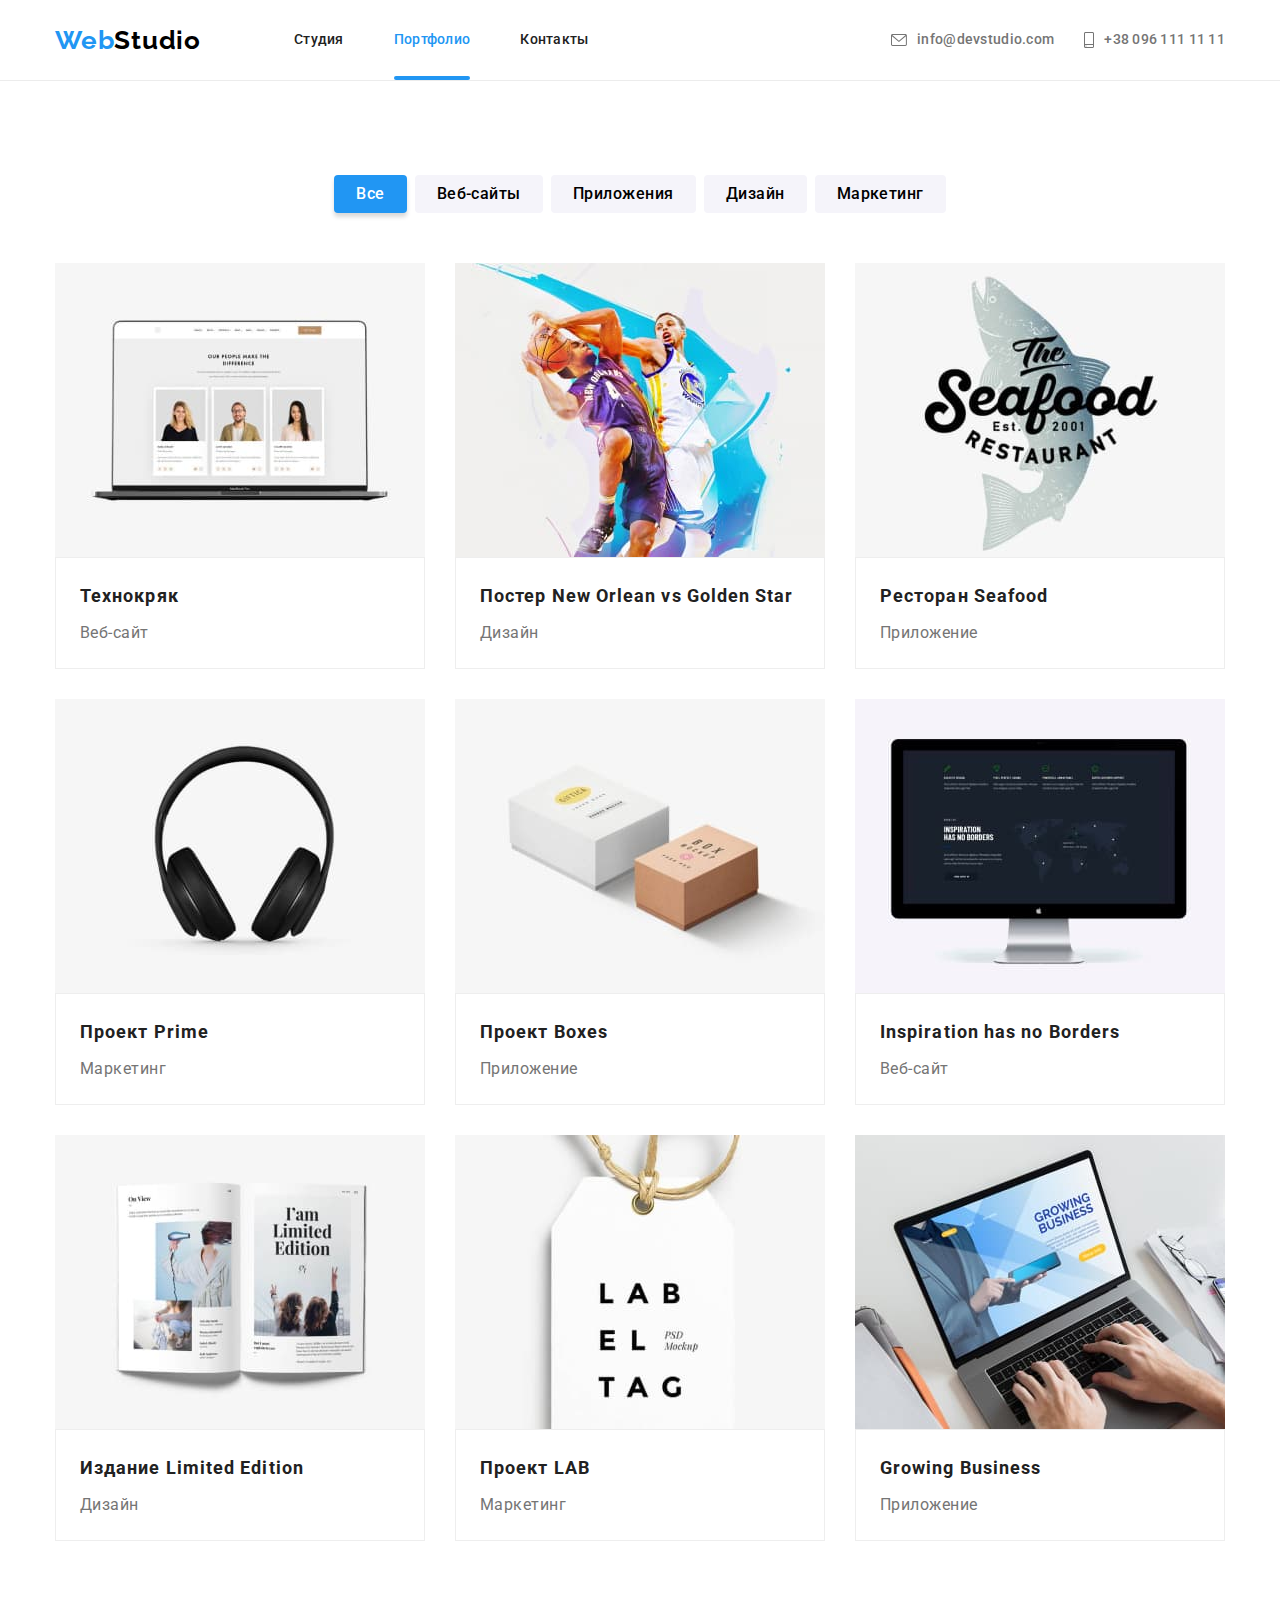
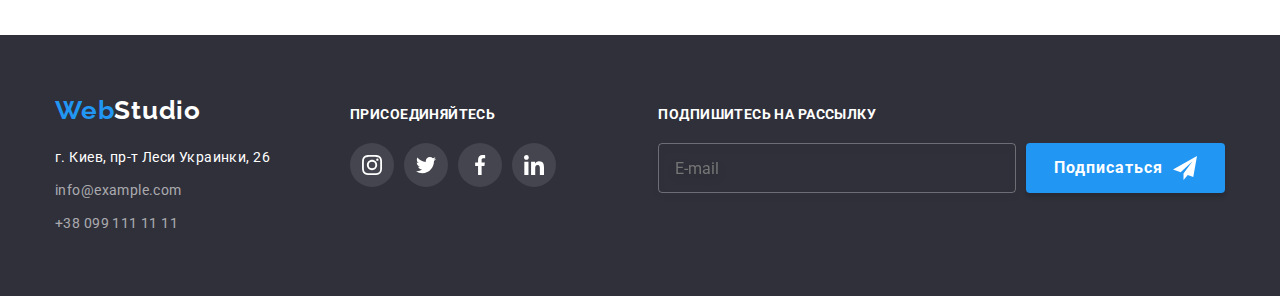
==== commit 92e29f13: "correct-header-and-contact-icon" ====
--- a/portfolio.html
+++ b/portfolio.html
@@ -38,7 +38,7 @@
         <ul class="contacts">
           <li class="contacts__item">
             <a href="mailto:info@devstudio.com" class="contacts__link"
-              ><svg class="contacts__icon" width="18" height="16">
+              ><svg class="contacts__icon" width="16" height="12">
                 <use href="./images/sprite.svg#header-mail"></use>
               </svg>
               info@devstudio.com</a
@@ -46,7 +46,7 @@
           </li>
           <li class="contacts__item">
             <a href="tel:+380961111111" class="contacts__link"
-              ><svg class="contacts__icon1" width="17" height="27">
+              ><svg class="contacts__icon" width="10" height="16">
                 <use href="./images/sprite.svg#header-smartphone"></use>
               </svg>
               +38 096 111 11 11</a
--- a/css/main.min.css
+++ b/css/main.min.css
@@ -1,5 +1,5 @@
 *,::before,::after{-webkit-box-sizing:border-box;box-sizing:border-box}html{line-height:1.15;-webkit-text-size-adjust:100%;-moz-tab-size:4;-o-tab-size:4;tab-size:4}body{margin:0;font-family:system-ui,-apple-system,"Segoe UI",Roboto,Helvetica,Arial,sans-serif,"Apple Color Emoji","Segoe UI Emoji"}hr{height:0;color:inherit}abbr[title]{-webkit-text-decoration:underline dotted;text-decoration:underline dotted}b,strong{font-weight:bolder}code,kbd,samp,pre{font-family:ui-monospace, SFMono-Regular, Consolas, 'Liberation Mono', Menlo,- monospace;font-size:1em}small{font-size:80%}sub,sup{font-size:75%;line-height:0;position:relative;vertical-align:baseline}sub{bottom:-0.25em}sup{top:-0.5em}table{text-indent:0;border-color:inherit}button,input,optgroup,select,textarea{font-family:inherit;font-size:100%;line-height:1.15;margin:0}button,select{text-transform:none}button,[type='button'],[type='reset'],[type='submit']{-webkit-appearance:button}::-moz-focus-inner{border-style:none;padding:0}:-moz-focusring{outline:1px dotted ButtonText}:-moz-ui-invalid{box-shadow:none}legend{padding:0}progress{vertical-align:baseline}::-webkit-inner-spin-button,::-webkit-outer-spin-button{height:auto}[type='search']{-webkit-appearance:textfield;outline-offset:-2px}::-webkit-search-decoration{-webkit-appearance:none}::-webkit-file-upload-button{-webkit-appearance:button;font:inherit}summary{display:list-item}ul{margin:0;padding:0;list-style:none}h1,h2,h3,p{margin:0;padding:0}img,svg{display:block}a{text-decoration:none}address{font-style:normal}body{font-family:"Roboto",sans-serif;color:#212121;background-color:#ffffff}.navigation__link,.contacts__link{-webkit-transition:color 250ms cubic-bezier(0.4, 0, 0.2, 1);transition:color 250ms cubic-bezier(0.4, 0, 0.2, 1)}.navigation__link:hover,.contacts__link:hover,.navigation__link:focus,.contacts__link:focus{-webkit-transform:transition;transform:transition;color:#2196f3}.secondary-title--hidden,.reqest-form__checkbox{position:absolute;width:1px;height:1px;margin:-1px;padding:0;overflow:hidden;border:0;clip:rect(0 0 0 0)}.secondary-title{margin-bottom:50px;font-weight:700;font-size:36px;line-height:1.17;letter-spacing:0.03em;text-align:center;color:#212121}.container{width:1200px;padding:0 15px;margin:0 auto}.service-button,.subscrube__button,.reqest-form__button,.filter__button{display:-webkit-box;display:-ms-flexbox;display:flex;-webkit-box-pack:center;-ms-flex-pack:center;justify-content:center;-webkit-box-align:center;-ms-flex-align:center;align-items:center;-webkit-box-shadow:0px 4px 4px rgba(0,0,0,0.15);box-shadow:0px 4px 4px rgba(0,0,0,0.15);border-radius:4px;border:none;cursor:pointer;-webkit-transition:background-color 250ms cubic-bezier(0.4, 0, 0.2, 1);transition:background-color 250ms cubic-bezier(0.4, 0, 0.2, 1)}.service-button:hover,.subscrube__button:hover,.reqest-form__button:hover,.filter__button:hover,.service-button:focus,.subscrube__button:focus,.reqest-form__button:focus,.filter__button:focus{-webkit-transform:transition;transform:transition;background-color:#188ce8}.service-button,.subscrube__button,.reqest-form__button{font-weight:700;font-size:16px;line-height:1.88;letter-spacing:0.06em;color:#fff;background-color:#2196f3}.filter__button{font-weight:500;font-size:16px;line-height:1.62;letter-spacing:0.03em;background-color:#f5f4fa;-webkit-box-shadow:none;box-shadow:none;-webkit-transition:color 250ms cubic-bezier(0.4, 0, 0.2, 1),background-color 250ms cubic-bezier(0.4, 0, 0.2, 1),-webkit-box-shadow 250ms cubic-bezier(0.4, 0, 0.2, 1);transition:color 250ms cubic-bezier(0.4, 0, 0.2, 1),background-color 250ms cubic-bezier(0.4, 0, 0.2, 1),-webkit-box-shadow 250ms cubic-bezier(0.4, 0, 0.2, 1);transition:color 250ms cubic-bezier(0.4, 0, 0.2, 1),background-color 250ms cubic-bezier(0.4, 0, 0.2, 1),box-shadow 250ms cubic-bezier(0.4, 0, 0.2, 1);transition:color 250ms cubic-bezier(0.4, 0, 0.2, 1),background-color 250ms cubic-bezier(0.4, 0, 0.2, 1),box-shadow 250ms cubic-bezier(0.4, 0, 0.2, 1),-webkit-box-shadow 250ms cubic-bezier(0.4, 0, 0.2, 1)}.filter__button:hover,.filter__button:focus{-webkit-transform:transition;transform:transition;color:#fff;-webkit-box-shadow:0px 4px 4px rgba(0,0,0,0.15);box-shadow:0px 4px 4px rgba(0,0,0,0.15)}.service-button{padding:10px 32px}.subscrube__button{padding:10px 28px}.reqest-form__button{-ms-flex-item-align:center;-ms-grid-row-align:center;align-self:center;width:200px;padding:10px 56px}.filter__button{padding:6px 22px}.filter__button--current{color:#fff;background-color:#2196f3;-webkit-box-shadow:0px 4px 4px rgba(0,0,0,0.15);box-shadow:0px 4px 4px rgba(0,0,0,0.15)}.close-button{position:absolute;right:8px;top:8px;display:-webkit-box;display:-ms-flexbox;display:flex;-webkit-box-pack:center;-ms-flex-pack:center;justify-content:center;-webkit-box-align:center;-ms-flex-align:center;align-items:center;width:30px;height:30px;border-radius:50%;border:1px solid rgba(0,0,0,0.1);background-color:inherit;fill:currentColor;outline-color:transparent;-webkit-transition:fill 250ms cubic-bezier(0.4, 0, 0.2, 1),outline-color 250ms cubic-bezier(0.4, 0, 0.2, 1);transition:fill 250ms cubic-bezier(0.4, 0, 0.2, 1),outline-color 250ms cubic-bezier(0.4, 0, 0.2, 1)}.close-button:hover,.close-button:focus{fill:#2196f3;cursor:pointer;outline-color:#2196f3}.logo{font-family:"Raleway",sans-serif;font-weight:700;font-size:26px;line-height:1.19;letter-spacing:0.03em}.header__logo{margin-right:93px}.header__logo--first-color{color:#2196f3}.header__logo--second-color{color:#000}.footer__logo{display:inline-block;margin-bottom:20px}.footer__logo--first-color{color:#2196f3}.footer__logo--second-color{color:#fff}.header{padding:24px 0;border-bottom:1px solid #ececec}.container__header{display:-webkit-box;display:-ms-flexbox;display:flex;-webkit-box-align:center;-ms-flex-align:center;align-items:center}.navigation{display:-webkit-box;display:-ms-flexbox;display:flex;-ms-flex-item-align:center;align-self:center}.navigation__list-link{display:-webkit-box;display:-ms-flexbox;display:flex;-webkit-box-align:center;-ms-flex-align:center;align-items:center}.navigation__item:not(:last-child){margin-right:50px}.navigation__link{position:relative;font-weight:500;font-size:14px;line-height:1.14;letter-spacing:0.02em;color:#212121}.navigation__link--current{color:#2196f3}.navigation__link--current::after{content:'';position:absolute;bottom:-32px;height:4px;width:100%;display:block;background-color:#2196f3;border-radius:2px}.contacts{display:-webkit-box;display:-ms-flexbox;display:flex;-webkit-box-align:center;-ms-flex-align:center;align-items:center;margin-left:auto}.contacts__item:first-child{margin-right:30px}.contacts__link{display:-webkit-box;display:-ms-flexbox;display:flex;-webkit-box-align:center;-ms-flex-align:center;align-items:center;font-weight:500;font-size:14px;line-height:1.14;letter-spacing:0.02em;color:#757575}.contacts__icon{margin-right:10px;fill:currentColor}.contacts__icon1{margin-right:8px;fill:currentColor}.container__hero{display:-webkit-box;display:-ms-flexbox;display:flex;-webkit-box-orient:vertical;-webkit-box-direction:normal;-ms-flex-direction:column;flex-direction:column;-webkit-box-align:center;-ms-flex-align:center;align-items:center}.hero{max-width:1600px;margin:0 auto;padding:200px 0;background-color:#c4c4c4;background-image:-webkit-gradient(linear, left top, left bottom, from(rgba(47,48,58,0.4)), to(rgba(47,48,58,0.4))),url(../images/bg-hero.jpg);background-image:linear-gradient(rgba(47,48,58,0.4), rgba(47,48,58,0.4)),url(../images/bg-hero.jpg);background-repeat:no-repeat;background-position:center;background-size:cover}.main-title{width:700px;margin-bottom:30px;font-weight:900;font-size:44px;line-height:1.36;letter-spacing:0.06em;text-align:center;text-transform:uppercase;color:#fff}.advantages{padding-top:94px}.advantages__list{display:-webkit-box;display:-ms-flexbox;display:flex;-webkit-box-pack:justify;-ms-flex-pack:justify;justify-content:space-between}.advantages__item{-ms-flex-preferred-size:calc((100% - 90px) / 4);flex-basis:calc((100% - 90px) / 4)}.advantages__logo--backdrop{height:120px;margin-bottom:30px;display:-webkit-box;display:-ms-flexbox;display:flex;-webkit-box-pack:center;-ms-flex-pack:center;justify-content:center;-webkit-box-align:center;-ms-flex-align:center;align-items:center;background:#f5f4fa;border-radius:4px}.advantages__title{margin-bottom:10px;font-weight:700;font-size:14px;line-height:1.14;letter-spacing:0.03em;text-transform:uppercase;color:#212121}.advantages__description{font-weight:400;font-size:14px;line-height:1.71;letter-spacing:0.03em;color:#757575}.what-we-do-section{padding:94px 0}.what-we-do__list{display:-webkit-box;display:-ms-flexbox;display:flex;-webkit-box-pack:justify;-ms-flex-pack:justify;justify-content:space-between}.what-we-do__item{position:relative}.what-we-do-label{position:absolute;bottom:0;width:100%;padding-top:27px;padding-bottom:27px;font-weight:700;font-size:14px;line-height:1.14;text-align:center;letter-spacing:0.03em;text-transform:uppercase;color:#fff;background-color:rgba(47,48,58,0.8)}.our-team-section{padding:94px 0;background-color:#f5f4fa}.our-team__list{display:-webkit-box;display:-ms-flexbox;display:flex;-webkit-box-pack:justify;-ms-flex-pack:justify;justify-content:space-between}.our-team__item{padding-bottom:30px;display:-webkit-box;display:-ms-flexbox;display:flex;-webkit-box-orient:vertical;-webkit-box-direction:normal;-ms-flex-direction:column;flex-direction:column;-webkit-box-align:center;-ms-flex-align:center;align-items:center;background:#ffffff;-webkit-box-shadow:0px 1px 3px rgba(0,0,0,0.12),0px 1px 1px rgba(0,0,0,0.14),0px 2px 1px rgba(0,0,0,0.2);box-shadow:0px 1px 3px rgba(0,0,0,0.12),0px 1px 1px rgba(0,0,0,0.14),0px 2px 1px rgba(0,0,0,0.2);border-radius:0px 0px 4px 4px}.our-team__member-team-name{margin-top:30px;margin-bottom:10px;font-weight:500;font-size:16px;line-height:1.19;letter-spacing:0.03em}.our-team__member-team-position{margin-bottom:16px;font-size:16px;line-height:1.19;letter-spacing:0.03em;color:#757575}.social-links-list{display:-webkit-box;display:-ms-flexbox;display:flex}.social-links-list__item:not(:last-child){margin-right:10px}.social-links-list__social-link{width:44px;height:44px;display:-webkit-box;display:-ms-flexbox;display:flex;-webkit-box-pack:center;-ms-flex-pack:center;justify-content:center;-webkit-box-align:center;-ms-flex-align:center;align-items:center;border-radius:50%;color:#afb1b8;-webkit-transition:background-color 250ms cubic-bezier(0.4, 0, 0.2, 1),color 250ms cubic-bezier(0.4, 0, 0.2, 1);transition:background-color 250ms cubic-bezier(0.4, 0, 0.2, 1),color 250ms cubic-bezier(0.4, 0, 0.2, 1)}.social-links-list__social-link--footer-colors{color:#fff;background-color:rgba(255,255,255,0.1)}.social-links-list__social-link:hover,.social-links-list__social-link:focus{color:#fff;background-color:#2196f3}.social-link-icon{fill:currentColor}.our-partners-section{padding:94px 0}.our-partners__list{display:-webkit-box;display:-ms-flexbox;display:flex;-webkit-box-pack:justify;-ms-flex-pack:justify;justify-content:space-between}.our-partners__link{width:170px;height:92px;display:-webkit-box;display:-ms-flexbox;display:flex;-webkit-box-pack:center;-ms-flex-pack:center;justify-content:center;-webkit-box-align:center;-ms-flex-align:center;align-items:center;border:1px solid #afb1b8;-webkit-box-sizing:border-box;box-sizing:border-box;border-radius:4px;color:#afb1b8;-webkit-transition:color 250ms cubic-bezier(0.4, 0, 0.2, 1),border-color 250ms cubic-bezier(0.4, 0, 0.2, 1);transition:color 250ms cubic-bezier(0.4, 0, 0.2, 1),border-color 250ms cubic-bezier(0.4, 0, 0.2, 1)}.our-partners__link:hover,.our-partners__link:focus{color:#2196f3;border-color:#2196f3}.our-partners__logo{fill:currentColor}.footer{padding:60px 0;background-color:#2f303a}.container__footer{display:-webkit-box;display:-ms-flexbox;display:flex;-webkit-box-align:baseline;-ms-flex-align:baseline;align-items:baseline}.address__list{margin-right:80px}.address__item:not(:last-child){margin-bottom:9px}.address__link{font-weight:400;font-size:14px;line-height:1.71;letter-spacing:0.03em;-webkit-transition:color 250ms cubic-bezier(0.4, 0, 0.2, 1);transition:color 250ms cubic-bezier(0.4, 0, 0.2, 1)}.address__link--color{color:#fff}.address__link--different-color{color:rgba(255,255,255,0.6)}.address__link:hover,.address__link:focus{color:#2196f3}.footer__action-title{margin-bottom:20px;font-weight:700;font-size:14px;line-height:1.14;letter-spacing:0.03em;text-transform:uppercase;color:#fff}.subscrube{margin-left:auto}.subscrube__form{display:-webkit-box;display:-ms-flexbox;display:flex}.subscrube__input{width:358px;height:50px;margin-right:10px;padding-left:16px;border:1px solid rgba(255,255,255,0.3);-webkit-box-sizing:border-box;box-sizing:border-box;-webkit-filter:drop-shadow(0px 4px 4px rgba(0,0,0,0.15));filter:drop-shadow(0px 4px 4px rgba(0,0,0,0.15));border-radius:4px;background-color:transparent;color:#fff}.subscrube__icon{margin-left:10px;fill:currentColor}.portfolio-section{padding:94px 0}.filter{display:-webkit-box;display:-ms-flexbox;display:flex;-webkit-box-pack:center;-ms-flex-pack:center;justify-content:center;margin-bottom:50px}.filter__item:not(:last-child){margin-right:8px}.examples-list{display:-webkit-box;display:-ms-flexbox;display:flex;-ms-flex-wrap:wrap;flex-wrap:wrap;-webkit-box-pack:justify;-ms-flex-pack:justify;justify-content:space-between}.examples-list__item:not(:nth-last-child(-n+3)){margin-bottom:30px}.examples-list__link{display:block;-webkit-transition:-webkit-box-shadow 250ms cubic-bezier(0.4, 0, 0.2, 1);transition:-webkit-box-shadow 250ms cubic-bezier(0.4, 0, 0.2, 1);transition:box-shadow 250ms cubic-bezier(0.4, 0, 0.2, 1);transition:box-shadow 250ms cubic-bezier(0.4, 0, 0.2, 1), -webkit-box-shadow 250ms cubic-bezier(0.4, 0, 0.2, 1)}.examples-list__link:hover,.examples-list__link:focus{-webkit-box-shadow:0px 1px 1px rgba(0,0,0,0.12),0px 4px 4px rgba(0,0,0,0.06),1px 4px 6px rgba(0,0,0,0.16);box-shadow:0px 1px 1px rgba(0,0,0,0.12),0px 4px 4px rgba(0,0,0,0.06),1px 4px 6px rgba(0,0,0,0.16)}.example-of-work{display:-webkit-box;display:-ms-flexbox;display:flex;-webkit-box-orient:vertical;-webkit-box-direction:normal;-ms-flex-direction:column;flex-direction:column;width:370px}.examples-of-work__overlay{position:relative;width:370px;overflow:hidden}.example-of-work__backdrop{position:absolute;width:100%;padding:63px 24px;background-color:rgba(33,150,243,0.9);-webkit-transition:-webkit-transform 250ms cubic-bezier(0.4, 0, 0.2, 1);transition:-webkit-transform 250ms cubic-bezier(0.4, 0, 0.2, 1);transition:transform 250ms cubic-bezier(0.4, 0, 0.2, 1);transition:transform 250ms cubic-bezier(0.4, 0, 0.2, 1), -webkit-transform 250ms cubic-bezier(0.4, 0, 0.2, 1)}.examples-list__link:hover .example-of-work__backdrop,.examples-list__link:focus .example-of-work__backdrop{-webkit-transform:translateY(-100%);transform:translateY(-100%)}.example-of-work__description{font-weight:400;font-size:18px;line-height:1.56;letter-spacing:0.03em;color:#fff}.example-of-work__meta{padding:20px 24px;-webkit-box-sizing:border-box;box-sizing:border-box;border:1px solid #eee}.example-of-work__name{margin-bottom:4px;font-weight:700;font-size:18px;line-height:2;letter-spacing:0.06em;color:#212121}.example-of-work__group-name{font-weight:400;font-size:16px;line-height:1.88;letter-spacing:0.03em;color:#757575}.backdrop{position:fixed;top:0;left:0;width:100%;height:100%;background-color:rgba(0,0,0,0.2);-webkit-transform:scale(1);transform:scale(1);-webkit-transition:opacity 400ms linear, visibility 400ms linear, -webkit-transform 400ms linear;transition:opacity 400ms linear, visibility 400ms linear, -webkit-transform 400ms linear;transition:opacity 400ms linear, transform 400ms linear,+ monospace;font-size:1em}small{font-size:80%}sub,sup{font-size:75%;line-height:0;position:relative;vertical-align:baseline}sub{bottom:-0.25em}sup{top:-0.5em}table{text-indent:0;border-color:inherit}button,input,optgroup,select,textarea{font-family:inherit;font-size:100%;line-height:1.15;margin:0}button,select{text-transform:none}button,[type='button'],[type='reset'],[type='submit']{-webkit-appearance:button}::-moz-focus-inner{border-style:none;padding:0}:-moz-focusring{outline:1px dotted ButtonText}:-moz-ui-invalid{box-shadow:none}legend{padding:0}progress{vertical-align:baseline}::-webkit-inner-spin-button,::-webkit-outer-spin-button{height:auto}[type='search']{-webkit-appearance:textfield;outline-offset:-2px}::-webkit-search-decoration{-webkit-appearance:none}::-webkit-file-upload-button{-webkit-appearance:button;font:inherit}summary{display:list-item}ul{margin:0;padding:0;list-style:none}h1,h2,h3,p{margin:0;padding:0}img,svg{display:block}a{text-decoration:none}address{font-style:normal}body{font-family:"Roboto",sans-serif;color:#212121;background-color:#ffffff}.navigation__link,.contacts__link{-webkit-transition:color 250ms cubic-bezier(0.4, 0, 0.2, 1);transition:color 250ms cubic-bezier(0.4, 0, 0.2, 1)}.navigation__link:hover,.contacts__link:hover,.navigation__link:focus,.contacts__link:focus{-webkit-transform:transition;transform:transition;color:#2196f3}.secondary-title--hidden,.reqest-form__checkbox{position:absolute;width:1px;height:1px;margin:-1px;padding:0;overflow:hidden;border:0;clip:rect(0 0 0 0)}.secondary-title{margin-bottom:50px;font-weight:700;font-size:36px;line-height:1.17;letter-spacing:0.03em;text-align:center;color:#212121}.container{width:1200px;padding:0 15px;margin:0 auto}.service-button,.subscrube__button,.reqest-form__button,.filter__button{display:-webkit-box;display:-ms-flexbox;display:flex;-webkit-box-pack:center;-ms-flex-pack:center;justify-content:center;-webkit-box-align:center;-ms-flex-align:center;align-items:center;-webkit-box-shadow:0px 4px 4px rgba(0,0,0,0.15);box-shadow:0px 4px 4px rgba(0,0,0,0.15);border-radius:4px;border:none;cursor:pointer;-webkit-transition:background-color 250ms cubic-bezier(0.4, 0, 0.2, 1);transition:background-color 250ms cubic-bezier(0.4, 0, 0.2, 1)}.service-button:hover,.subscrube__button:hover,.reqest-form__button:hover,.filter__button:hover,.service-button:focus,.subscrube__button:focus,.reqest-form__button:focus,.filter__button:focus{-webkit-transform:transition;transform:transition;background-color:#188ce8}.service-button,.subscrube__button,.reqest-form__button{font-weight:700;font-size:16px;line-height:1.88;letter-spacing:0.06em;color:#fff;background-color:#2196f3}.filter__button{font-weight:500;font-size:16px;line-height:1.62;letter-spacing:0.03em;background-color:#f5f4fa;-webkit-box-shadow:none;box-shadow:none;-webkit-transition:color 250ms cubic-bezier(0.4, 0, 0.2, 1),background-color 250ms cubic-bezier(0.4, 0, 0.2, 1),-webkit-box-shadow 250ms cubic-bezier(0.4, 0, 0.2, 1);transition:color 250ms cubic-bezier(0.4, 0, 0.2, 1),background-color 250ms cubic-bezier(0.4, 0, 0.2, 1),-webkit-box-shadow 250ms cubic-bezier(0.4, 0, 0.2, 1);transition:color 250ms cubic-bezier(0.4, 0, 0.2, 1),background-color 250ms cubic-bezier(0.4, 0, 0.2, 1),box-shadow 250ms cubic-bezier(0.4, 0, 0.2, 1);transition:color 250ms cubic-bezier(0.4, 0, 0.2, 1),background-color 250ms cubic-bezier(0.4, 0, 0.2, 1),box-shadow 250ms cubic-bezier(0.4, 0, 0.2, 1),-webkit-box-shadow 250ms cubic-bezier(0.4, 0, 0.2, 1)}.filter__button:hover,.filter__button:focus{-webkit-transform:transition;transform:transition;color:#fff;-webkit-box-shadow:0px 4px 4px rgba(0,0,0,0.15);box-shadow:0px 4px 4px rgba(0,0,0,0.15)}.service-button{padding:10px 32px}.subscrube__button{padding:10px 28px}.reqest-form__button{-ms-flex-item-align:center;-ms-grid-row-align:center;align-self:center;width:200px;padding:10px 56px}.filter__button{padding:6px 22px}.filter__button--current{color:#fff;background-color:#2196f3;-webkit-box-shadow:0px 4px 4px rgba(0,0,0,0.15);box-shadow:0px 4px 4px rgba(0,0,0,0.15)}.close-button{position:absolute;right:8px;top:8px;display:-webkit-box;display:-ms-flexbox;display:flex;-webkit-box-pack:center;-ms-flex-pack:center;justify-content:center;-webkit-box-align:center;-ms-flex-align:center;align-items:center;width:30px;height:30px;border-radius:50%;border:1px solid rgba(0,0,0,0.1);background-color:inherit;fill:currentColor;outline-color:transparent;-webkit-transition:fill 250ms cubic-bezier(0.4, 0, 0.2, 1),outline-color 250ms cubic-bezier(0.4, 0, 0.2, 1);transition:fill 250ms cubic-bezier(0.4, 0, 0.2, 1),outline-color 250ms cubic-bezier(0.4, 0, 0.2, 1)}.close-button:hover,.close-button:focus{fill:#2196f3;cursor:pointer;outline-color:#2196f3}.logo{font-family:"Raleway",sans-serif;font-weight:700;font-size:26px;line-height:1.19;letter-spacing:0.03em}.header__logo{margin-right:93px}.header__logo--first-color{color:#2196f3}.header__logo--second-color{color:#000}.footer__logo{display:inline-block;margin-bottom:20px}.footer__logo--first-color{color:#2196f3}.footer__logo--second-color{color:#fff}.header{border-bottom:1px solid #ececec}.container__header{display:-webkit-box;display:-ms-flexbox;display:flex;-webkit-box-align:center;-ms-flex-align:center;align-items:center}.navigation{display:-webkit-box;display:-ms-flexbox;display:flex;-webkit-box-align:center;-ms-flex-align:center;align-items:center}.navigation__list-link{display:-webkit-box;display:-ms-flexbox;display:flex;-webkit-box-align:center;-ms-flex-align:center;align-items:center}.navigation__item:not(:last-child){margin-right:50px}.navigation__link{position:relative;display:block;padding:32px 0;font-weight:500;font-size:14px;line-height:1.14;letter-spacing:0.02em;color:#212121}.navigation__link--current{color:#2196f3}.navigation__link--current::after{content:'';position:absolute;bottom:0;height:4px;width:100%;display:block;background-color:#2196f3;border-radius:2px}.contacts{display:-webkit-box;display:-ms-flexbox;display:flex;margin-left:auto}.contacts__item:first-child{margin-right:30px}.contacts__link{padding:32px 0;display:-webkit-box;display:-ms-flexbox;display:flex;-webkit-box-align:center;-ms-flex-align:center;align-items:center;font-weight:500;font-size:14px;line-height:1.14;letter-spacing:0.02em;color:#757575}.contacts__icon{margin-right:10px;fill:currentColor}.container__hero{display:-webkit-box;display:-ms-flexbox;display:flex;-webkit-box-orient:vertical;-webkit-box-direction:normal;-ms-flex-direction:column;flex-direction:column;-webkit-box-align:center;-ms-flex-align:center;align-items:center}.hero{max-width:1600px;margin:0 auto;padding:200px 0;background-color:#c4c4c4;background-image:-webkit-gradient(linear, left top, left bottom, from(rgba(47,48,58,0.4)), to(rgba(47,48,58,0.4))),url(../images/bg-hero.jpg);background-image:linear-gradient(rgba(47,48,58,0.4), rgba(47,48,58,0.4)),url(../images/bg-hero.jpg);background-repeat:no-repeat;background-position:center;background-size:cover}.main-title{width:700px;margin-bottom:30px;font-weight:900;font-size:44px;line-height:1.36;letter-spacing:0.06em;text-align:center;text-transform:uppercase;color:#fff}.advantages{padding-top:94px}.advantages__list{display:-webkit-box;display:-ms-flexbox;display:flex;-webkit-box-pack:justify;-ms-flex-pack:justify;justify-content:space-between}.advantages__item{-ms-flex-preferred-size:calc((100% - 90px) / 4);flex-basis:calc((100% - 90px) / 4)}.advantages__logo--backdrop{height:120px;margin-bottom:30px;display:-webkit-box;display:-ms-flexbox;display:flex;-webkit-box-pack:center;-ms-flex-pack:center;justify-content:center;-webkit-box-align:center;-ms-flex-align:center;align-items:center;background:#f5f4fa;border-radius:4px}.advantages__title{margin-bottom:10px;font-weight:700;font-size:14px;line-height:1.14;letter-spacing:0.03em;text-transform:uppercase;color:#212121}.advantages__description{font-weight:400;font-size:14px;line-height:1.71;letter-spacing:0.03em;color:#757575}.what-we-do-section{padding:94px 0}.what-we-do__list{display:-webkit-box;display:-ms-flexbox;display:flex;-webkit-box-pack:justify;-ms-flex-pack:justify;justify-content:space-between}.what-we-do__item{position:relative}.what-we-do-label{position:absolute;bottom:0;width:100%;padding-top:27px;padding-bottom:27px;font-weight:700;font-size:14px;line-height:1.14;text-align:center;letter-spacing:0.03em;text-transform:uppercase;color:#fff;background-color:rgba(47,48,58,0.8)}.our-team-section{padding:94px 0;background-color:#f5f4fa}.our-team__list{display:-webkit-box;display:-ms-flexbox;display:flex;-webkit-box-pack:justify;-ms-flex-pack:justify;justify-content:space-between}.our-team__item{padding-bottom:30px;display:-webkit-box;display:-ms-flexbox;display:flex;-webkit-box-orient:vertical;-webkit-box-direction:normal;-ms-flex-direction:column;flex-direction:column;-webkit-box-align:center;-ms-flex-align:center;align-items:center;background:#ffffff;-webkit-box-shadow:0px 1px 3px rgba(0,0,0,0.12),0px 1px 1px rgba(0,0,0,0.14),0px 2px 1px rgba(0,0,0,0.2);box-shadow:0px 1px 3px rgba(0,0,0,0.12),0px 1px 1px rgba(0,0,0,0.14),0px 2px 1px rgba(0,0,0,0.2);border-radius:0px 0px 4px 4px}.our-team__member-team-name{margin-top:30px;margin-bottom:10px;font-weight:500;font-size:16px;line-height:1.19;letter-spacing:0.03em}.our-team__member-team-position{margin-bottom:16px;font-size:16px;line-height:1.19;letter-spacing:0.03em;color:#757575}.social-links-list{display:-webkit-box;display:-ms-flexbox;display:flex}.social-links-list__item:not(:last-child){margin-right:10px}.social-links-list__social-link{width:44px;height:44px;display:-webkit-box;display:-ms-flexbox;display:flex;-webkit-box-pack:center;-ms-flex-pack:center;justify-content:center;-webkit-box-align:center;-ms-flex-align:center;align-items:center;border-radius:50%;color:#afb1b8;-webkit-transition:background-color 250ms cubic-bezier(0.4, 0, 0.2, 1),color 250ms cubic-bezier(0.4, 0, 0.2, 1);transition:background-color 250ms cubic-bezier(0.4, 0, 0.2, 1),color 250ms cubic-bezier(0.4, 0, 0.2, 1)}.social-links-list__social-link--footer-colors{color:#fff;background-color:rgba(255,255,255,0.1)}.social-links-list__social-link:hover,.social-links-list__social-link:focus{color:#fff;background-color:#2196f3}.social-link-icon{fill:currentColor}.our-partners-section{padding:94px 0}.our-partners__list{display:-webkit-box;display:-ms-flexbox;display:flex;-webkit-box-pack:justify;-ms-flex-pack:justify;justify-content:space-between}.our-partners__link{width:170px;height:92px;display:-webkit-box;display:-ms-flexbox;display:flex;-webkit-box-pack:center;-ms-flex-pack:center;justify-content:center;-webkit-box-align:center;-ms-flex-align:center;align-items:center;border:1px solid #afb1b8;-webkit-box-sizing:border-box;box-sizing:border-box;border-radius:4px;color:#afb1b8;-webkit-transition:color 250ms cubic-bezier(0.4, 0, 0.2, 1),border-color 250ms cubic-bezier(0.4, 0, 0.2, 1);transition:color 250ms cubic-bezier(0.4, 0, 0.2, 1),border-color 250ms cubic-bezier(0.4, 0, 0.2, 1)}.our-partners__link:hover,.our-partners__link:focus{color:#2196f3;border-color:#2196f3}.our-partners__logo{fill:currentColor}.footer{padding:60px 0;background-color:#2f303a}.container__footer{display:-webkit-box;display:-ms-flexbox;display:flex;-webkit-box-align:baseline;-ms-flex-align:baseline;align-items:baseline}.address__list{margin-right:80px}.address__item:not(:last-child){margin-bottom:9px}.address__link{font-weight:400;font-size:14px;line-height:1.71;letter-spacing:0.03em;-webkit-transition:color 250ms cubic-bezier(0.4, 0, 0.2, 1);transition:color 250ms cubic-bezier(0.4, 0, 0.2, 1)}.address__link--color{color:#fff}.address__link--different-color{color:rgba(255,255,255,0.6)}.address__link:hover,.address__link:focus{color:#2196f3}.footer__action-title{margin-bottom:20px;font-weight:700;font-size:14px;line-height:1.14;letter-spacing:0.03em;text-transform:uppercase;color:#fff}.subscrube{margin-left:auto}.subscrube__form{display:-webkit-box;display:-ms-flexbox;display:flex}.subscrube__input{width:358px;height:50px;margin-right:10px;padding-left:16px;border:1px solid rgba(255,255,255,0.3);-webkit-box-sizing:border-box;box-sizing:border-box;-webkit-filter:drop-shadow(0px 4px 4px rgba(0,0,0,0.15));filter:drop-shadow(0px 4px 4px rgba(0,0,0,0.15));border-radius:4px;background-color:transparent;color:#fff}.subscrube__icon{margin-left:10px;fill:currentColor}.portfolio-section{padding:94px 0}.filter{display:-webkit-box;display:-ms-flexbox;display:flex;-webkit-box-pack:center;-ms-flex-pack:center;justify-content:center;margin-bottom:50px}.filter__item:not(:last-child){margin-right:8px}.examples-list{display:-webkit-box;display:-ms-flexbox;display:flex;-ms-flex-wrap:wrap;flex-wrap:wrap;-webkit-box-pack:justify;-ms-flex-pack:justify;justify-content:space-between}.examples-list__item:not(:nth-last-child(-n+3)){margin-bottom:30px}.examples-list__link{display:block;-webkit-transition:-webkit-box-shadow 250ms cubic-bezier(0.4, 0, 0.2, 1);transition:-webkit-box-shadow 250ms cubic-bezier(0.4, 0, 0.2, 1);transition:box-shadow 250ms cubic-bezier(0.4, 0, 0.2, 1);transition:box-shadow 250ms cubic-bezier(0.4, 0, 0.2, 1), -webkit-box-shadow 250ms cubic-bezier(0.4, 0, 0.2, 1)}.examples-list__link:hover,.examples-list__link:focus{-webkit-box-shadow:0px 1px 1px rgba(0,0,0,0.12),0px 4px 4px rgba(0,0,0,0.06),1px 4px 6px rgba(0,0,0,0.16);box-shadow:0px 1px 1px rgba(0,0,0,0.12),0px 4px 4px rgba(0,0,0,0.06),1px 4px 6px rgba(0,0,0,0.16)}.example-of-work{display:-webkit-box;display:-ms-flexbox;display:flex;-webkit-box-orient:vertical;-webkit-box-direction:normal;-ms-flex-direction:column;flex-direction:column;width:370px}.examples-of-work__overlay{position:relative;width:370px;overflow:hidden}.example-of-work__backdrop{position:absolute;width:100%;padding:63px 24px;background-color:rgba(33,150,243,0.9);-webkit-transition:-webkit-transform 250ms cubic-bezier(0.4, 0, 0.2, 1);transition:-webkit-transform 250ms cubic-bezier(0.4, 0, 0.2, 1);transition:transform 250ms cubic-bezier(0.4, 0, 0.2, 1);transition:transform 250ms cubic-bezier(0.4, 0, 0.2, 1), -webkit-transform 250ms cubic-bezier(0.4, 0, 0.2, 1)}.examples-list__link:hover .example-of-work__backdrop,.examples-list__link:focus .example-of-work__backdrop{-webkit-transform:translateY(-100%);transform:translateY(-100%)}.example-of-work__description{font-weight:400;font-size:18px;line-height:1.56;letter-spacing:0.03em;color:#fff}.example-of-work__meta{padding:20px 24px;-webkit-box-sizing:border-box;box-sizing:border-box;border:1px solid #eee}.example-of-work__name{margin-bottom:4px;font-weight:700;font-size:18px;line-height:2;letter-spacing:0.06em;color:#212121}.example-of-work__group-name{font-weight:400;font-size:16px;line-height:1.88;letter-spacing:0.03em;color:#757575}.backdrop{position:fixed;top:0;left:0;width:100%;height:100%;background-color:rgba(0,0,0,0.2);-webkit-transform:scale(1);transform:scale(1);-webkit-transition:opacity 400ms linear, visibility 400ms linear, -webkit-transform 400ms linear;transition:opacity 400ms linear, visibility 400ms linear, -webkit-transform 400ms linear;transition:opacity 400ms linear, transform 400ms linear,  visibility 400ms linear;transition:opacity 400ms linear, transform 400ms linear,- visibility 400ms linear, -webkit-transform 400ms linear}.backdrop--is-hidden{visibility:hidden;opacity:0;pointer-events:none;-webkit-transform:scale(0);transform:scale(0)}.modal-window{width:528px;position:absolute;top:50%;left:50%;-webkit-transform:translate(-50%, -50%);transform:translate(-50%, -50%);padding:40px;background-color:#ffffff}.modal-window__title{margin-bottom:12px;font-weight:700;font-size:20px;line-height:1.15;text-align:center;letter-spacing:0.03em}.reqest-form{display:-webkit-box;display:-ms-flexbox;display:flex;-webkit-box-orient:vertical;-webkit-box-direction:normal;-ms-flex-direction:column;flex-direction:column}.reqest-form__label{position:relative;margin-bottom:10px;display:-webkit-box;display:-ms-flexbox;display:flex;-webkit-box-orient:vertical;-webkit-box-direction:normal;-ms-flex-direction:column;flex-direction:column;font-weight:400;font-size:12px;line-height:1.17;letter-spacing:0.01em;color:#757575}.reqest-form__label--larger-margin{margin-bottom:20px}.reqest-form__input{height:40px;margin-top:4px;padding-left:42px;border:1px solid rgba(33,33,33,0.2);-webkit-box-sizing:border-box;box-sizing:border-box;border-radius:4px;outline-color:transparent;-webkit-transition:border-color 250ms cubic-bezier(0.4, 0, 0.2, 1),outline-color 250ms cubic-bezier(0.4, 0, 0.2, 1);transition:border-color 250ms cubic-bezier(0.4, 0, 0.2, 1),outline-color 250ms cubic-bezier(0.4, 0, 0.2, 1)}.reqest-form__input:hover,.reqest-form__input:focus,.reqest-form__input:active{border-color:#2196f3;outline-color:#2196f3}.reqest-form__textarea{resize:none;height:120px;margin-top:4px;padding:12px 16px;border:1px solid rgba(33,33,33,0.2);-webkit-box-sizing:border-box;box-sizing:border-box;border-radius:4px;outline-color:transparent;-webkit-transition:border-color 250ms cubic-bezier(0.4, 0, 0.2, 1),outline-color 250ms cubic-bezier(0.4, 0, 0.2, 1);transition:border-color 250ms cubic-bezier(0.4, 0, 0.2, 1),outline-color 250ms cubic-bezier(0.4, 0, 0.2, 1)}.reqest-form__textarea::-webkit-input-placeholder{font-size:12px;line-height:1.17;letter-spacing:0.01em;color:rgba(117,117,117,0.5)}.reqest-form__textarea:-ms-input-placeholder{font-size:12px;line-height:1.17;letter-spacing:0.01em;color:rgba(117,117,117,0.5)}.reqest-form__textarea::-ms-input-placeholder{font-size:12px;line-height:1.17;letter-spacing:0.01em;color:rgba(117,117,117,0.5)}.reqest-form__textarea::placeholder{font-size:12px;line-height:1.17;letter-spacing:0.01em;color:rgba(117,117,117,0.5)}.reqest-form__textarea:hover,.reqest-form__textarea:focus,.reqest-form__textarea:active{border-color:#2196f3;outline-color:#2196f3}.reqest-form__icon{position:absolute;top:29px;left:12px;fill:#212121;-webkit-transition:fill 250ms cubic-bezier(0.4, 0, 0.2, 1);transition:fill 250ms cubic-bezier(0.4, 0, 0.2, 1)}.reqest-form__input:hover+.reqest-form__icon,.reqest-form__input:focus+.reqest-form__icon,.reqest-form__input:active+.reqest-form__icon{fill:#2196f3}.reqest-form__label-checkbox{position:relative;display:-webkit-box;display:-ms-flexbox;display:flex;-webkit-box-pack:center;-ms-flex-pack:center;justify-content:center;-webkit-box-align:center;-ms-flex-align:center;align-items:center;margin-bottom:30px;font-weight:400;font-size:14px;line-height:1.71;letter-spacing:0.03em;color:#757575}.reqest-form__agreement-link{color:#2196f3;outline-color:transparent;-webkit-transition:outline-color 250ms cubic-bezier(0.4, 0, 0.2, 1);transition:outline-color 250ms cubic-bezier(0.4, 0, 0.2, 1)}.reqest-form__agreement-link:focus{outline-color:#2196f3}.reqest-form__icon-checkbox{margin-right:7px;margin-bottom:4px;width:16px;height:15px;background-image:url(../images/modal-box1.svg);background-size:contain;background-repeat:no-repeat;outline-color:transparent;-webkit-transition:outline-color 250ms cubic-bezier(0.4, 0, 0.2, 1),background-color 250ms cubic-bezier(0.4, 0, 0.2, 1);transition:outline-color 250ms cubic-bezier(0.4, 0, 0.2, 1),background-color 250ms cubic-bezier(0.4, 0, 0.2, 1)}.reqest-form__checkbox:focus+.reqest-form__icon-checkbox{outline:#2196f3 3px solid;-webkit-box-sizing:content-box;box-sizing:content-box;border-radius:2px}.reqest-form__checkbox:checked+.reqest-form__icon-checkbox{background-image:url(../images/modal-check.svg);background-repeat:no-repeat;background-position:center;border-radius:2px;background-color:#2196f3}
+ visibility 400ms linear, -webkit-transform 400ms linear}.backdrop--is-hidden{visibility:hidden;opacity:0;pointer-events:none;-webkit-transform:scale(0);transform:scale(0)}.modal-window{width:528px;position:absolute;top:50%;left:50%;-webkit-transform:translate(-50%, -50%);transform:translate(-50%, -50%);padding:40px;background-color:#ffffff}.modal-window__title{margin-bottom:12px;font-weight:700;font-size:20px;line-height:1.15;text-align:center;letter-spacing:0.03em}.reqest-form{display:-webkit-box;display:-ms-flexbox;display:flex;-webkit-box-orient:vertical;-webkit-box-direction:normal;-ms-flex-direction:column;flex-direction:column}.reqest-form__label{position:relative;margin-bottom:10px;display:-webkit-box;display:-ms-flexbox;display:flex;-webkit-box-orient:vertical;-webkit-box-direction:normal;-ms-flex-direction:column;flex-direction:column;font-weight:400;font-size:12px;line-height:1.17;letter-spacing:0.01em;color:#757575}.reqest-form__label--larger-margin{margin-bottom:20px}.reqest-form__input{height:40px;margin-top:4px;padding-left:42px;border:1px solid rgba(33,33,33,0.2);-webkit-box-sizing:border-box;box-sizing:border-box;border-radius:4px;outline-color:transparent;-webkit-transition:border-color 250ms cubic-bezier(0.4, 0, 0.2, 1),outline-color 250ms cubic-bezier(0.4, 0, 0.2, 1);transition:border-color 250ms cubic-bezier(0.4, 0, 0.2, 1),outline-color 250ms cubic-bezier(0.4, 0, 0.2, 1)}.reqest-form__input:hover,.reqest-form__input:focus,.reqest-form__input:active{border-color:#2196f3;outline-color:#2196f3}.reqest-form__textarea{resize:none;height:120px;margin-top:4px;padding:12px 16px;border:1px solid rgba(33,33,33,0.2);-webkit-box-sizing:border-box;box-sizing:border-box;border-radius:4px;outline-color:transparent;-webkit-transition:border-color 250ms cubic-bezier(0.4, 0, 0.2, 1),outline-color 250ms cubic-bezier(0.4, 0, 0.2, 1);transition:border-color 250ms cubic-bezier(0.4, 0, 0.2, 1),outline-color 250ms cubic-bezier(0.4, 0, 0.2, 1)}.reqest-form__textarea::-webkit-input-placeholder{font-size:12px;line-height:1.17;letter-spacing:0.01em;color:rgba(117,117,117,0.5)}.reqest-form__textarea:-ms-input-placeholder{font-size:12px;line-height:1.17;letter-spacing:0.01em;color:rgba(117,117,117,0.5)}.reqest-form__textarea::-ms-input-placeholder{font-size:12px;line-height:1.17;letter-spacing:0.01em;color:rgba(117,117,117,0.5)}.reqest-form__textarea::placeholder{font-size:12px;line-height:1.17;letter-spacing:0.01em;color:rgba(117,117,117,0.5)}.reqest-form__textarea:hover,.reqest-form__textarea:focus,.reqest-form__textarea:active{border-color:#2196f3;outline-color:#2196f3}.reqest-form__icon{position:absolute;top:29px;left:12px;fill:#212121;-webkit-transition:fill 250ms cubic-bezier(0.4, 0, 0.2, 1);transition:fill 250ms cubic-bezier(0.4, 0, 0.2, 1)}.reqest-form__input:hover+.reqest-form__icon,.reqest-form__input:focus+.reqest-form__icon,.reqest-form__input:active+.reqest-form__icon{fill:#2196f3}.reqest-form__agreement-link{color:#2196f3;outline-color:transparent;-webkit-transition:outline-color 250ms cubic-bezier(0.4, 0, 0.2, 1);transition:outline-color 250ms cubic-bezier(0.4, 0, 0.2, 1)}.reqest-form__agreement-link:focus{outline-color:#2196f3}.reqest-form__label-checkbox{position:relative;display:-webkit-box;display:-ms-flexbox;display:flex;-webkit-box-pack:center;-ms-flex-pack:center;justify-content:center;-webkit-box-align:center;-ms-flex-align:center;align-items:center;margin-bottom:30px;font-weight:400;font-size:14px;line-height:1.71;letter-spacing:0.03em;color:#757575}.reqest-form__icon-checkbox{margin-right:7px;margin-bottom:4px;width:16px;height:15px;background-image:url(../images/modal-box1.svg);background-size:contain;background-repeat:no-repeat;outline-color:transparent;-webkit-transition:outline-color 250ms cubic-bezier(0.4, 0, 0.2, 1),background-color 250ms cubic-bezier(0.4, 0, 0.2, 1);transition:outline-color 250ms cubic-bezier(0.4, 0, 0.2, 1),background-color 250ms cubic-bezier(0.4, 0, 0.2, 1)}.reqest-form__checkbox:focus+.reqest-form__icon-checkbox{outline:#2196f3 3px solid;-webkit-box-sizing:content-box;box-sizing:content-box;border-radius:2px}.reqest-form__checkbox:checked+.reqest-form__icon-checkbox{background-image:url(../images/modal-check.svg);background-repeat:no-repeat;background-position:center;border-radius:2px;background-color:#2196f3}
 /*# sourceMappingURL=main.min.css.map */